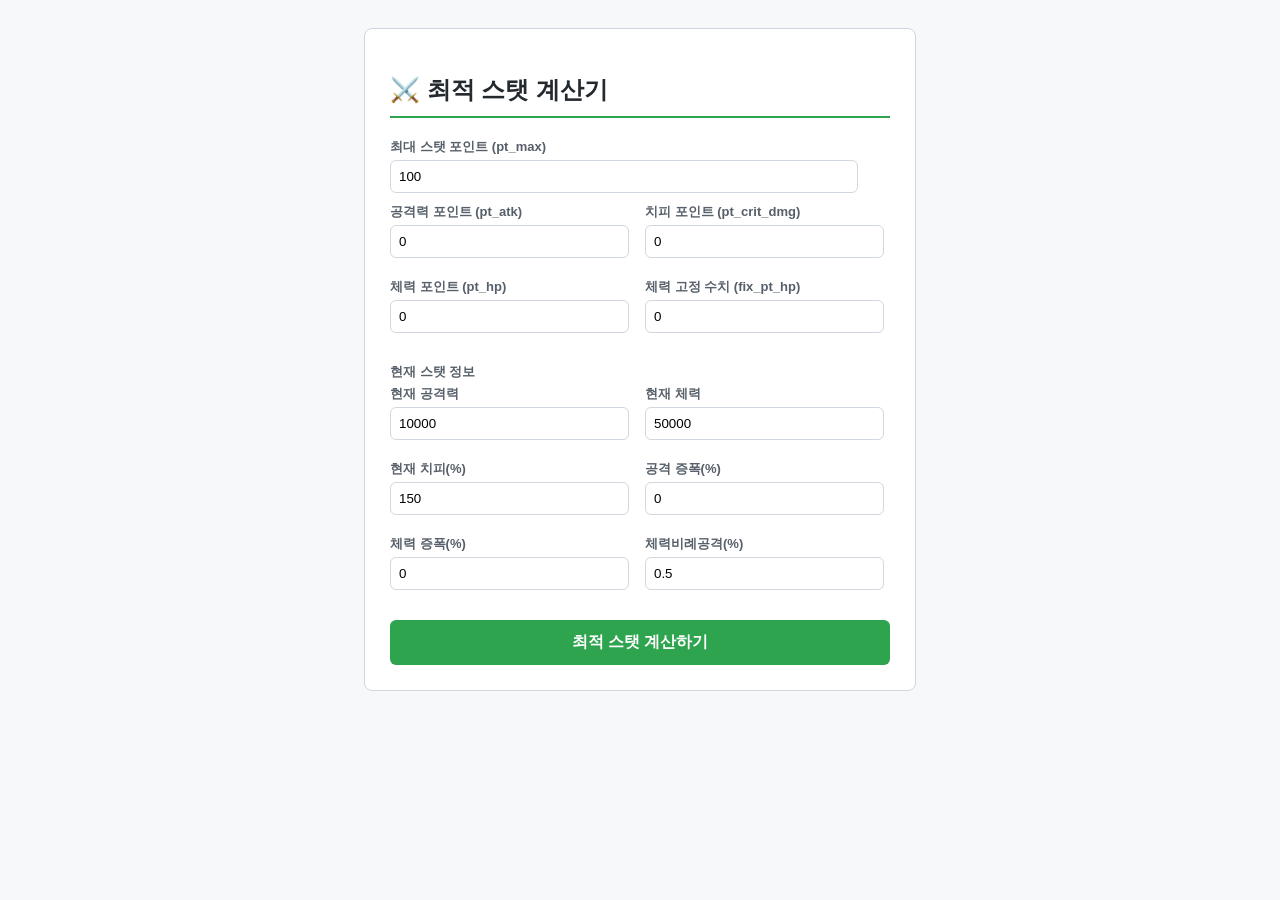
==== index.html @ d5645fb3 "Create index.html" ====
<!DOCTYPE html>
<html lang="ko">
<head>
    <meta charset="UTF-8">
    <meta name="viewport" content="width=device-width, initial-scale=1.0">
    <title>최적 스탯 분배 계산기</title>
    <style>
        :root { --primary: #2ea44f; --bg: #f6f8fa; }
        body { font-family: -apple-system, sans-serif; background: var(--bg); display: flex; justify-content: center; padding: 20px; }
        .container { background: white; padding: 25px; border-radius: 8px; border: 1px solid #d0d7de; width: 100%; max-width: 500px; }
        h2 { border-bottom: 2px solid var(--primary); padding-bottom: 10px; color: #24292f; }
        .section { margin-bottom: 20px; }
        .grid { display: grid; grid-template-columns: 1fr 1fr; gap: 10px; }
        label { font-size: 13px; font-weight: bold; color: #57606a; display: block; margin-bottom: 4px; }
        input { width: 90%; padding: 8px; border: 1px solid #d0d7de; border-radius: 6px; margin-bottom: 10px; }
        button { width: 100%; padding: 12px; background: var(--primary); color: white; border: none; border-radius: 6px; font-size: 16px; cursor: pointer; font-weight: bold; }
        button:hover { background: #2c974b; }
        .result-box { margin-top: 20px; padding: 15px; background: #f0f7ff; border-radius: 6px; border: 1px solid #0969da; }
        .result-item { display: flex; justify-content: space-between; margin-bottom: 8px; font-size: 14px; }
        .val { font-weight: bold; color: #0969da; }
    </style>
</head>
<body>

<div class="container">
    <h2>⚔️ 최적 스탯 계산기</h2>
    
    <div class="section">
        <label>최대 스탯 포인트 (pt_max)</label>
        <input type="number" id="pt_max" value="100">
        
        <div class="grid">
            <div><label>공격력 포인트 (pt_atk)</label><input type="number" id="pt_atk" value="0"></div>
            <div><label>치피 포인트 (pt_crit_dmg)</label><input type="number" id="pt_crit_dmg" value="0"></div>
            <div><label>체력 포인트 (pt_hp)</label><input type="number" id="pt_hp" value="0"></div>
            <div><label>체력 고정 수치 (fix_pt_hp)</label><input type="number" id="fix_pt_hp" value="0"></div>
        </div>
    </div>

    <div class="section">
        <label>현재 스탯 정보</label>
        <div class="grid">
            <div><label>현재 공격력</label><input type="number" id="cur_atk" value="10000"></div>
            <div><label>현재 체력</label><input type="number" id="cur_hp" value="50000"></div>
            <div><label>현재 치피(%)</label><input type="number" id="cur_crit_dmg" value="150"></div>
            <div><label>공격 증폭(%)</label><input type="number" id="atk_inc" value="0" step="0.1"></div>
            <div><label>체력 증폭(%)</label><input type="number" id="hp_inc" value="0" step="0.1"></div>
            <div><label>체력비례공격(%)</label><input type="number" id="hp_conv_atk" value="0.5" step="0.1"></div>
        </div>
    </div>

    <button onclick="calculate()">최적 스탯 계산하기</button>

    <div id="results" class="result-box" style="display:none;">
        <h3 style="margin-top:0">📊 결과 리포트</h3>
        <div class="result-item"><span>최종 공격력 포인트:</span> <span class="val" id="res_f_atk_pt"></span></div>
        <div class="result-item"><span>최종 치피 포인트:</span> <span class="val" id="res_f_crit_pt"></span></div>
        <div class="result-item"><span>최종 체력 포인트:</span> <span class="val" id="res_f_hp_pt"></span></div>
        <hr>
        <div class="result-item"><span>반영 후 공격력:</span> <span class="val" id="res_ref_atk"></span></div>
        <div class="result-item"><span>반영 후 치명피해:</span> <span class="val" id="res_ref_crit"></span></div>
        <div class="result-item"><span>반영 후 체력:</span> <span class="val" id="res_ref_hp"></span></div>
    </div>
</div>

<script>
function calculate() {
    // 상수 설정
    const atk_per_pt = 700;
    const hp_per_pt = 7000;
    const crit_dmg_per_pt = 7;

    // 입력값 가져오기
    const v = {
        pt_max: Number(document.getElementById('pt_max').value),
        pt_atk: Number(document.getElementById('pt_atk').value),
        pt_crit_dmg: Number(document.getElementById('pt_crit_dmg').value),
        pt_hp: Number(document.getElementById('pt_hp').value),
        fix_pt_hp: Number(document.getElementById('fix_pt_hp').value),
        cur_atk: Number(document.getElementById('cur_atk').value),
        cur_hp: Number(document.getElementById('cur_hp').value),
        cur_crit_dmg: Number(document.getElementById('cur_crit_dmg').value),
        atk_inc: Number(document.getElementById('atk_inc').value),
        hp_inc: Number(document.getElementById('hp_inc').value),
        hp_conv_atk: Number(document.getElementById('hp_conv_atk').value)
    };

    // 중간 계산 (보내주신 공식 적용)
    let calc1 = v.cur_atk - hp_per_pt * v.pt_hp * (1 + v.atk_inc / 100) * v.hp_conv_atk / 100;
    let calc2 = calc1 + hp_per_pt * v.fix_pt_hp * (1 + v.atk_inc / 100) * v.hp_conv_atk / 100;
    let calc3 = v.cur_crit_dmg + crit_dmg_per_pt * (v.pt_hp - v.fix_pt_hp);

    // 최적화 스탯 계산 (분모 0 방지 및 반올림)
    let denom = (2 * crit_dmg_per_pt / 100 * atk_per_pt * (1 + v.atk_inc / 100));
    let calc_atk = Math.round(((atk_per_pt * (1 + v.atk_inc / 100) * (1 + calc3 / 100) - (crit_dmg_per_pt / 100 * calc2))) / denom);

    // 보정치 계산
    let calc_atk_cor;
    if (calc_atk + v.pt_atk >= v.pt_max - v.fix_pt_hp) {
        calc_atk_cor = v.pt_max - v.fix_pt_hp - v.pt_atk;
    } else if (calc_atk + v.pt_atk <= 0) {
        calc_atk_cor = -v.pt_atk;
    } else {
        calc_atk_cor = calc_atk;
    }

    // 결과 변수 확정
    let final_atk_pt = calc_atk_cor + v.pt_atk;
    let final_hp_pt = v.fix_pt_hp;
    let final_crit_dmg_pt = v.pt_max - final_atk_pt - final_hp_pt;

    // 최종 영웅 스탯
    let ref_atk = (v.cur_atk + (atk_per_pt * (final_atk_pt - v.pt_atk)) + (hp_per_pt * v.hp_conv_atk / 100 * (final_hp_pt - v.pt_hp))) * (1 + v.atk_inc / 100);
    let ref_crit_dmg = v.cur_crit_dmg + (final_crit_dmg_pt - v.pt_crit_dmg) * crit_dmg_per_pt;
    let ref_hp = v.cur_hp + (final_hp_pt - v.pt_hp) * hp_per_pt * (1 + v.hp_inc / 100);

    // 화면 출력
    document.getElementById('res_f_atk_pt').innerText = final_atk_pt;
    document.getElementById('res_f_crit_pt').innerText = final_crit_dmg_pt;
    document.getElementById('res_f_hp_pt').innerText = final_hp_pt;
    document.getElementById('res_ref_atk').innerText = Math.floor(ref_atk).toLocaleString();
    document.getElementById('res_ref_crit').innerText = ref_crit_dmg.toFixed(1) + "%";
    document.getElementById('res_ref_hp').innerText = Math.floor(ref_hp).toLocaleString();
    document.getElementById('results').style.display = 'block';
}
</script>

</body>
</html>
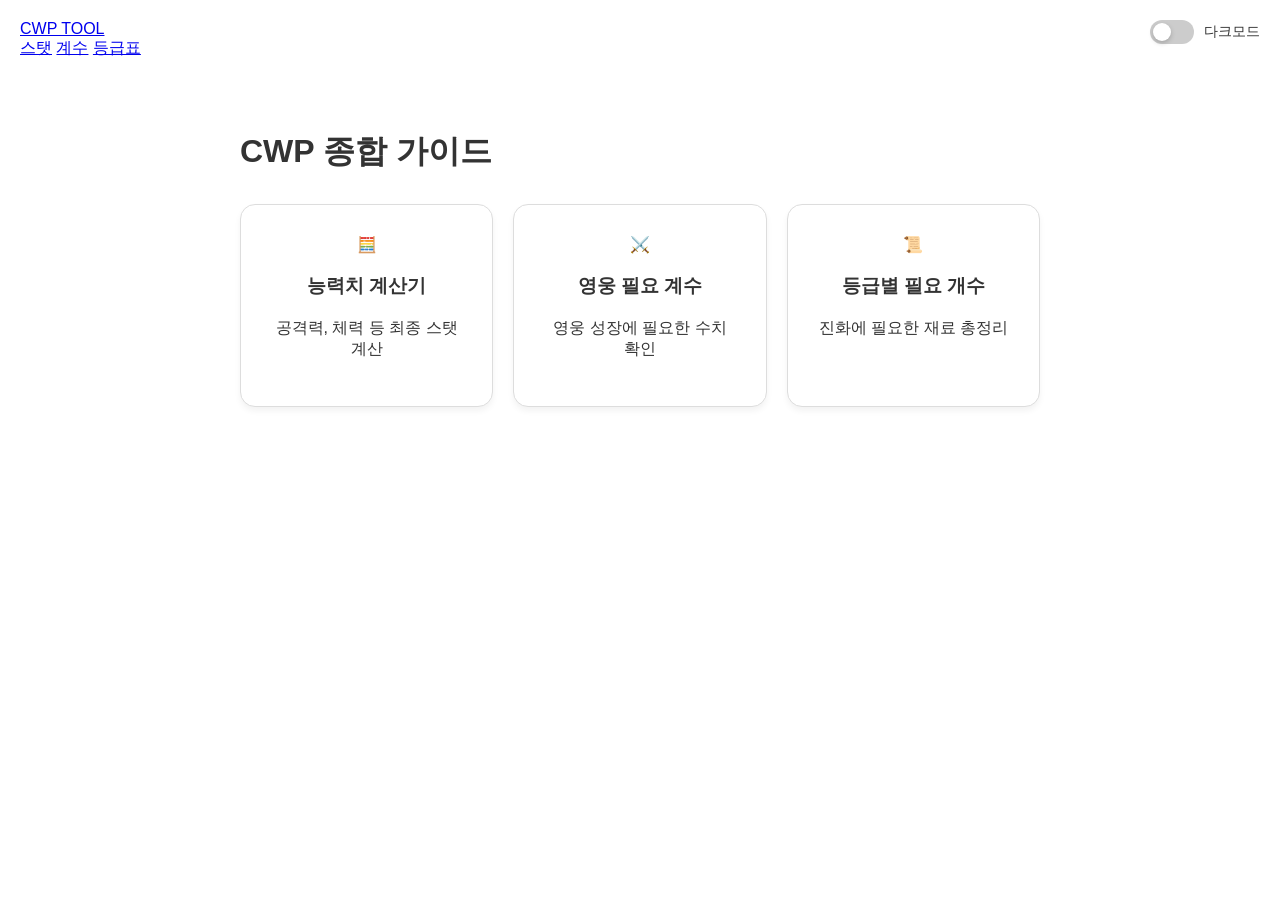
==== commit 8f626f32: "Add files via upload" ====
--- a/index.html
+++ b/index.html
@@ -1,129 +1,54 @@
-<!DOCTYPE html>
-<html lang="ko">
-<head>
-    <meta charset="UTF-8">
-    <meta name="viewport" content="width=device-width, initial-scale=1.0">
-    <title>최적 스탯 분배 계산기</title>
-    <style>
-        :root { --primary: #2ea44f; --bg: #f6f8fa; }
-        body { font-family: -apple-system, sans-serif; background: var(--bg); display: flex; justify-content: center; padding: 20px; }
-        .container { background: white; padding: 25px; border-radius: 8px; border: 1px solid #d0d7de; width: 100%; max-width: 500px; }
-        h2 { border-bottom: 2px solid var(--primary); padding-bottom: 10px; color: #24292f; }
-        .section { margin-bottom: 20px; }
-        .grid { display: grid; grid-template-columns: 1fr 1fr; gap: 10px; }
-        label { font-size: 13px; font-weight: bold; color: #57606a; display: block; margin-bottom: 4px; }
-        input { width: 90%; padding: 8px; border: 1px solid #d0d7de; border-radius: 6px; margin-bottom: 10px; }
-        button { width: 100%; padding: 12px; background: var(--primary); color: white; border: none; border-radius: 6px; font-size: 16px; cursor: pointer; font-weight: bold; }
-        button:hover { background: #2c974b; }
-        .result-box { margin-top: 20px; padding: 15px; background: #f0f7ff; border-radius: 6px; border: 1px solid #0969da; }
-        .result-item { display: flex; justify-content: space-between; margin-bottom: 8px; font-size: 14px; }
-        .val { font-weight: bold; color: #0969da; }
-    </style>
-</head>
-<body>
-
-<div class="container">
-    <h2>⚔️ 최적 스탯 계산기</h2>
-    
-    <div class="section">
-        <label>최대 스탯 포인트 (pt_max)</label>
-        <input type="number" id="pt_max" value="100">
-        
-        <div class="grid">
-            <div><label>공격력 포인트 (pt_atk)</label><input type="number" id="pt_atk" value="0"></div>
-            <div><label>치피 포인트 (pt_crit_dmg)</label><input type="number" id="pt_crit_dmg" value="0"></div>
-            <div><label>체력 포인트 (pt_hp)</label><input type="number" id="pt_hp" value="0"></div>
-            <div><label>체력 고정 수치 (fix_pt_hp)</label><input type="number" id="fix_pt_hp" value="0"></div>
-        </div>
-    </div>
-
-    <div class="section">
-        <label>현재 스탯 정보</label>
-        <div class="grid">
-            <div><label>현재 공격력</label><input type="number" id="cur_atk" value="10000"></div>
-            <div><label>현재 체력</label><input type="number" id="cur_hp" value="50000"></div>
-            <div><label>현재 치피(%)</label><input type="number" id="cur_crit_dmg" value="150"></div>
-            <div><label>공격 증폭(%)</label><input type="number" id="atk_inc" value="0" step="0.1"></div>
-            <div><label>체력 증폭(%)</label><input type="number" id="hp_inc" value="0" step="0.1"></div>
-            <div><label>체력비례공격(%)</label><input type="number" id="hp_conv_atk" value="0.5" step="0.1"></div>
-        </div>
-    </div>
-
-    <button onclick="calculate()">최적 스탯 계산하기</button>
-
-    <div id="results" class="result-box" style="display:none;">
-        <h3 style="margin-top:0">📊 결과 리포트</h3>
-        <div class="result-item"><span>최종 공격력 포인트:</span> <span class="val" id="res_f_atk_pt"></span></div>
-        <div class="result-item"><span>최종 치피 포인트:</span> <span class="val" id="res_f_crit_pt"></span></div>
-        <div class="result-item"><span>최종 체력 포인트:</span> <span class="val" id="res_f_hp_pt"></span></div>
-        <hr>
-        <div class="result-item"><span>반영 후 공격력:</span> <span class="val" id="res_ref_atk"></span></div>
-        <div class="result-item"><span>반영 후 치명피해:</span> <span class="val" id="res_ref_crit"></span></div>
-        <div class="result-item"><span>반영 후 체력:</span> <span class="val" id="res_ref_hp"></span></div>
-    </div>
-</div>
-
-<script>
-function calculate() {
-    // 상수 설정
-    const atk_per_pt = 700;
-    const hp_per_pt = 7000;
-    const crit_dmg_per_pt = 7;
-
-    // 입력값 가져오기
-    const v = {
-        pt_max: Number(document.getElementById('pt_max').value),
-        pt_atk: Number(document.getElementById('pt_atk').value),
-        pt_crit_dmg: Number(document.getElementById('pt_crit_dmg').value),
-        pt_hp: Number(document.getElementById('pt_hp').value),
-        fix_pt_hp: Number(document.getElementById('fix_pt_hp').value),
-        cur_atk: Number(document.getElementById('cur_atk').value),
-        cur_hp: Number(document.getElementById('cur_hp').value),
-        cur_crit_dmg: Number(document.getElementById('cur_crit_dmg').value),
-        atk_inc: Number(document.getElementById('atk_inc').value),
-        hp_inc: Number(document.getElementById('hp_inc').value),
-        hp_conv_atk: Number(document.getElementById('hp_conv_atk').value)
-    };
-
-    // 중간 계산 (보내주신 공식 적용)
-    let calc1 = v.cur_atk - hp_per_pt * v.pt_hp * (1 + v.atk_inc / 100) * v.hp_conv_atk / 100;
-    let calc2 = calc1 + hp_per_pt * v.fix_pt_hp * (1 + v.atk_inc / 100) * v.hp_conv_atk / 100;
-    let calc3 = v.cur_crit_dmg + crit_dmg_per_pt * (v.pt_hp - v.fix_pt_hp);
-
-    // 최적화 스탯 계산 (분모 0 방지 및 반올림)
-    let denom = (2 * crit_dmg_per_pt / 100 * atk_per_pt * (1 + v.atk_inc / 100));
-    let calc_atk = Math.round(((atk_per_pt * (1 + v.atk_inc / 100) * (1 + calc3 / 100) - (crit_dmg_per_pt / 100 * calc2))) / denom);
-
-    // 보정치 계산
-    let calc_atk_cor;
-    if (calc_atk + v.pt_atk >= v.pt_max - v.fix_pt_hp) {
-        calc_atk_cor = v.pt_max - v.fix_pt_hp - v.pt_atk;
-    } else if (calc_atk + v.pt_atk <= 0) {
-        calc_atk_cor = -v.pt_atk;
-    } else {
-        calc_atk_cor = calc_atk;
-    }
-
-    // 결과 변수 확정
-    let final_atk_pt = calc_atk_cor + v.pt_atk;
-    let final_hp_pt = v.fix_pt_hp;
-    let final_crit_dmg_pt = v.pt_max - final_atk_pt - final_hp_pt;
-
-    // 최종 영웅 스탯
-    let ref_atk = (v.cur_atk + (atk_per_pt * (final_atk_pt - v.pt_atk)) + (hp_per_pt * v.hp_conv_atk / 100 * (final_hp_pt - v.pt_hp))) * (1 + v.atk_inc / 100);
-    let ref_crit_dmg = v.cur_crit_dmg + (final_crit_dmg_pt - v.pt_crit_dmg) * crit_dmg_per_pt;
-    let ref_hp = v.cur_hp + (final_hp_pt - v.pt_hp) * hp_per_pt * (1 + v.hp_inc / 100);
-
-    // 화면 출력
-    document.getElementById('res_f_atk_pt').innerText = final_atk_pt;
-    document.getElementById('res_f_crit_pt').innerText = final_crit_dmg_pt;
-    document.getElementById('res_f_hp_pt').innerText = final_hp_pt;
-    document.getElementById('res_ref_atk').innerText = Math.floor(ref_atk).toLocaleString();
-    document.getElementById('res_ref_crit').innerText = ref_crit_dmg.toFixed(1) + "%";
-    document.getElementById('res_ref_hp').innerText = Math.floor(ref_hp).toLocaleString();
-    document.getElementById('results').style.display = 'block';
-}
-</script>
-
-</body>
-</html>
+<!DOCTYPE html>
+<html lang="ko">
+<head>
+    <meta charset="UTF-8">
+    <meta name="viewport" content="width=device-width, initial-scale=1.0">
+    <title>LacyBot</title>
+    <link rel="stylesheet" href="style.css">
+</head>
+<body>
+    <nav class="navbar">
+    <div class="nav-container">
+        <a href="index.html" class="nav-logo">CWP TOOL</a>
+        <div class="nav-links">
+            <a href="statcalc.html">스탯</a>
+            <a href="hero-stats.html">계수</a>
+            <a href="hero-table.html">등급표</a>
+        </div>
+        </div>
+    </nav>
+    <div class="theme-switch-wrapper">
+        <label class="theme-switch" for="darkModeToggle">
+            <input type="checkbox" id="darkModeToggle" />
+            <div class="slider round"></div>
+        </label>
+        <span class="theme-text">다크모드</span>
+    </div>
+
+    <div class="container">
+        <h1>CWP 종합 가이드</h1>
+        
+        <div class="menu-grid">
+            <a href="statcalc.html" class="menu-tile">
+                <div class="icon">🧮</div>
+                <h3>능력치 계산기</h3>
+                <p>공격력, 체력 등 최종 스탯 계산</p>
+            </a>
+
+            <a href="hero-stats.html" class="menu-tile">
+                <div class="icon">⚔️</div>
+                <h3>영웅 필요 계수</h3>
+                <p>영웅 성장에 필요한 수치 확인</p>
+            </a>
+
+            <a href="hero-table.html" class="menu-tile">
+                <div class="icon">📜</div>
+                <h3>등급별 필요 개수</h3>
+                <p>진화에 필요한 재료 총정리</p>
+            </a>
+        </div>
+    </div>
+
+    <script src="script.js"></script>
+</body>
+</html>
--- a/style.css
+++ b/style.css
@@ -0,0 +1,302 @@
+/* 1. 기본 설정 (Global) */
+body {
+    background-color: #ffffff;
+    color: #333333;
+    font-family: sans-serif;
+    padding: 20px;
+    margin: 0;
+    transition: background-color 0.4s, color 0.4s;
+}
+
+/* 다크모드 기본 배경/글자색 */
+body.dark-mode {
+    background-color: #1e1e1e;
+    color: #ffffff;
+}
+
+/* 2. 레이아웃 (Layout) */
+.container {
+    width: 95%;
+    max-width: 800px;
+    margin: 0 auto;
+    padding-top: 50px; /* 상단 스위치와 겹치지 않게 여백 */
+}
+
+/* 3. 다크모드 토글 스위치 (Component) */
+.theme-switch-wrapper {
+    display: flex;
+    align-items: center;
+    gap: 10px;
+    position: absolute;
+    top: 20px;
+    right: 20px;
+}
+
+.theme-switch {
+    display: inline-block;
+    height: 24px;
+    position: relative;
+    width: 44px;
+}
+
+.theme-switch input {
+    display: none;
+}
+
+.slider {
+    background-color: #ccc;
+    position: absolute;
+    cursor: pointer;
+    top: 0; left: 0; right: 0; bottom: 0;
+    transition: 0.4s;
+    border-radius: 34px;
+}
+
+.slider:before {
+    background-color: #fff;
+    content: "";
+    height: 18px;
+    width: 18px;
+    left: 3px;
+    bottom: 3px;
+    position: absolute;
+    transition: 0.4s;
+    border-radius: 50%;
+    box-shadow: 0 2px 5px rgba(0,0,0,0.2);
+}
+
+input:checked + .slider {
+    background-color: #2E7D32;
+}
+
+input:checked + .slider:before {
+    transform: translateX(20px);
+}
+
+.theme-text {
+    font-size: 14px;
+    font-weight: 500;
+}
+
+/* 4. 메인 메뉴 타일 (index.html 전용) */
+.menu-grid {
+    display: grid;
+    grid-template-columns: repeat(auto-fit, minmax(250px, 1fr));
+    gap: 20px;
+    margin-top: 30px;
+}
+
+.menu-tile {
+    background: white;
+    border: 1px solid #ddd;
+    border-radius: 15px;
+    padding: 30px;
+    text-align: center;
+    text-decoration: none;
+    color: #333;
+    transition: transform 0.2s, box-shadow 0.2s;
+    box-shadow: 0 4px 6px rgba(0,0,0,0.05);
+}
+
+.menu-tile:hover {
+    transform: translateY(-5px);
+    box-shadow: 0 8px 15px rgba(0,0,0,0.1);
+}
+
+/* 5. 계산기 입력창 (calculator.html 전용) */
+
+/* 기본 가로 배치 (PC) */
+.input-grid {
+    display: grid;
+    grid-template-columns: repeat(2, 1fr); /* PC에선 2열 */
+    gap: 20px;
+}
+
+/* 모바일 대응 (768px 이하) */
+@media (max-width: 768px) {
+    .input-grid {
+        grid-template-columns: 1fr; /* 모바일에선 1열 */
+    }
+
+    .control-wrapper {
+        display: flex;
+        align-items: center;
+        gap: 10px;
+    }
+
+    .control-wrapper input {
+        flex: 1; /* 인풋이 가운데 꽉 차게 */
+        text-align: center;
+    }
+
+    /* +, - 버튼 스타일 */
+    .btn-minus, .btn-plus {
+        width: 40px;
+        height: 40px;
+        background-color: #f0f0f0;
+        border: 1px solid #ddd;
+        border-radius: 4px;
+        font-size: 20px;
+        cursor: pointer;
+    }
+    
+    body.dark-mode .btn-minus, 
+    body.dark-mode .btn-plus {
+        background-color: #444;
+        color: white;
+        border-color: #555;
+    }
+}
+
+/* 버튼과 인풋을 감싸는 컨테이너 */
+.control-wrapper {
+    display: flex;
+    align-items: center;
+    border: 1px solid #ddd;
+    border-radius: 8px; /* 전체를 둥글게 */
+    overflow: hidden; /* 내부 요소가 삐져나오지 않게 */
+    background: #fff;
+    transition: border-color 0.3s;
+}
+
+/* 포커스 되었을 때 테두리를 초록색으로! */
+.control-wrapper:focus-within {
+    border-color: #4CAF50;
+    box-shadow: 0 0 0 2px rgba(76, 175, 80, 0.1);
+}
+
+/* +, - 버튼 공통 스타일 */
+.btn-minus, .btn-plus {
+    width: 40px;
+    height: 40px;
+    background-color: #f8f9fa;
+    border: none; /* 기존 테두리 제거 */
+    font-size: 18px;
+    font-weight: bold;
+    color: #555;
+    cursor: pointer;
+    transition: background 0.2s, color 0.2s;
+}
+
+/* 마우스 올렸을 때 (PC용 효과) */
+.btn-minus:hover, .btn-plus:hover {
+    background-color: #e9ecef;
+    color: #4CAF50; /* 글자도 초록색으로 */
+}
+
+/* 숫자 입력창 스타일 */
+.control-wrapper input[type="number"] {
+    flex: 1;
+    height: 15px;
+    border: none !important; /* 내부 테두리 제거 */
+    text-align: center;
+    font-size: 15px;
+    outline: none;
+    background: transparent;
+}
+
+/* 다크모드 대응 */
+body.dark-mode .control-wrapper {
+    background: #333;
+    border-color: #444;
+}
+body.dark-mode .btn-minus, 
+body.dark-mode .btn-plus {
+    background-color: #3d3d3d;
+    color: #ccc;
+}
+body.dark-mode .btn-minus:hover, 
+body.dark-mode .btn-plus:hover {
+    background-color: #4a4a4a;
+    color: #4CAF50;
+}
+
+.input-item {
+    display: flex;
+    flex-direction: column;
+}
+
+.input-item label {
+    font-size: 0.9rem;
+    margin-bottom: 5px;
+    font-weight: bold;
+}
+
+.input-item input {
+    padding: 8px;
+    border: 1px solid #ccc;
+    border-radius: 4px;
+}
+
+/* 1. 인풋 아이템 배치 간격 조정 */
+.input-item {
+    display: flex;
+    flex-direction: column;
+    gap: 8px;
+    margin-bottom: 15px;
+}
+
+/* 2. 툴팁 아이콘 스타일 (초록색 상징색 활용) */
+.info-icon {
+    display: inline-block;
+    width: 16px;
+    height: 16px;
+    background-color: #4CAF50;
+    color: white;
+    border-radius: 50%;
+    text-align: center;
+    font-size: 11px;
+    line-height: 16px;
+    cursor: help;
+    margin-left: 4px;
+    position: relative;
+    font-weight: bold;
+}
+
+/* 3. 툴팁 박스 기본 설정 (숨김 상태) */
+.info-icon::after {
+    content: attr(data-tooltip);
+    position: absolute;
+    bottom: 130%;
+    left: 50%;
+    transform: translateX(-50%);
+    background-color: rgba(0, 0, 0, 0.85);
+    color: #fff;
+    padding: 8px 12px;
+    border-radius: 6px;
+    font-size: 12px;
+    width: 180px;
+    white-space: normal;
+    z-index: 999;
+    opacity: 0;
+    visibility: hidden;
+    transition: opacity 0.2s ease-in-out;
+    pointer-events: none; /* 툴팁이 마우스 흐름을 방해하지 않도록 */
+    box-shadow: 0 4px 10px rgba(0,0,0,0.3);
+}
+
+/* 4. PC 마우스 오버 & 모바일 터치 시 노출 */
+.info-icon:hover::after,
+.info-icon:active::after {
+    opacity: 1;
+    visibility: visible;
+}
+
+/* 다크모드일 때 툴팁 색상 대비 (선택 사항) */
+body.dark-mode .info-icon::after {
+    background-color: #ffffff;
+    color: #222;
+}
+
+/* 6. 다크모드 상세 대응 (Dark Mode Overrides) */
+body.dark-mode .menu-tile {
+    background: #2d2d2d;
+    color: white;
+    border-color: #444;
+}
+
+body.dark-mode .input-item input {
+    background-color: #333;
+    color: white;
+    border-color: #555;
+}
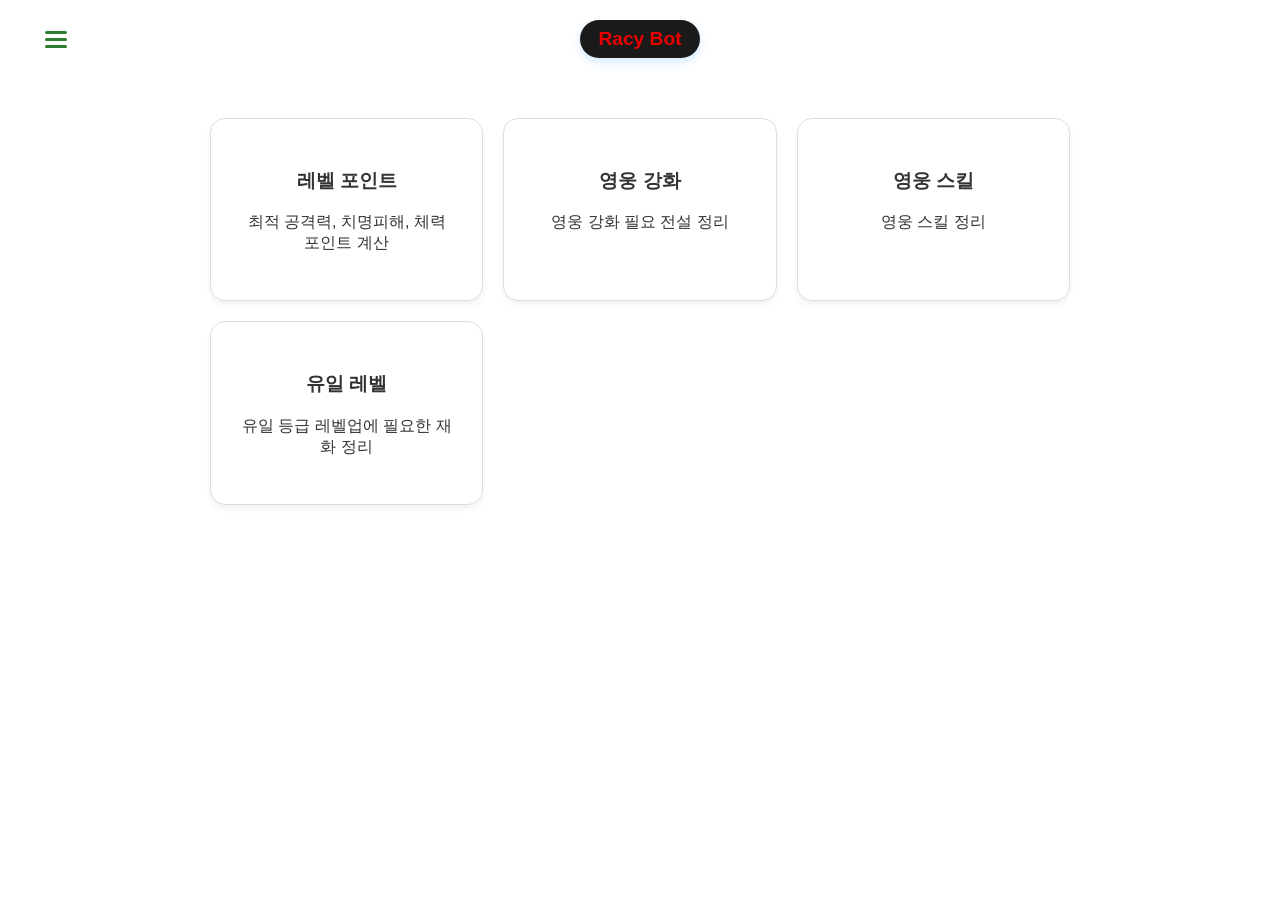
==== commit 306e912d: "Add files via upload" ====
--- a/index.html
+++ b/index.html
@@ -1,54 +1,73 @@
 <!DOCTYPE html>
 <html lang="ko">
+
 <head>
     <meta charset="UTF-8">
     <meta name="viewport" content="width=device-width, initial-scale=1.0">
     <title>LacyBot</title>
     <link rel="stylesheet" href="style.css">
 </head>
+
 <body>
-    <nav class="navbar">
-    <div class="nav-container">
-        <a href="index.html" class="nav-logo">CWP TOOL</a>
-        <div class="nav-links">
-            <a href="statcalc.html">스탯</a>
-            <a href="hero-stats.html">계수</a>
-            <a href="hero-table.html">등급표</a>
+    <header class="main-header">
+        <div class="header-inner">
+            <div class="nav-section left">
+                <button class="hamburger-btn" onclick="toggleNavMenu()">
+                    <span class="bar"></span>
+                    <span class="bar"></span>
+                    <span class="bar"></span>
+                </button>
+
+                <div id="navDropdown" class="nav-content">
+                    <a href="statcalc.html">레벨 포인트</a>
+                    <a href="hero-legend.html">영웅 강화</a>
+                    <a href="hero-skill.html">영웅 스킬</a>
+                    <a href="one-level.html">유일 레벨</a>
+
+                    <div class="menu-dark-mode">
+                        <span class="theme-text">Dark Mode</span>
+                        <label class="theme-switch">
+                            <input type="checkbox" id="darkModeToggle">
+                            <div class="slider round"></div>
+                        </label>
+                    </div>
+                </div>
+            </div>
+
+            <div class="nav-section center">
+                <a href="index.html" class="logo-badge">Racy Bot</a>
+            </div>
+
+            <div class="nav-section right"></div>
         </div>
-        </div>
-    </nav>
-    <div class="theme-switch-wrapper">
-        <label class="theme-switch" for="darkModeToggle">
-            <input type="checkbox" id="darkModeToggle" />
-            <div class="slider round"></div>
-        </label>
-        <span class="theme-text">다크모드</span>
-    </div>
+    </header>
 
     <div class="container">
-        <h1>CWP 종합 가이드</h1>
-        
+
         <div class="menu-grid">
             <a href="statcalc.html" class="menu-tile">
-                <div class="icon">🧮</div>
-                <h3>능력치 계산기</h3>
-                <p>공격력, 체력 등 최종 스탯 계산</p>
+                <h3>레벨 포인트</h3>
+                <p>최적 공격력, 치명피해, 체력 포인트 계산</p>
             </a>
 
-            <a href="hero-stats.html" class="menu-tile">
-                <div class="icon">⚔️</div>
-                <h3>영웅 필요 계수</h3>
-                <p>영웅 성장에 필요한 수치 확인</p>
+            <a href="hero-legend.html" class="menu-tile">
+                <h3>영웅 강화</h3>
+                <p>영웅 강화 필요 전설 정리</p>
             </a>
 
-            <a href="hero-table.html" class="menu-tile">
-                <div class="icon">📜</div>
-                <h3>등급별 필요 개수</h3>
-                <p>진화에 필요한 재료 총정리</p>
+            <a href="hero-skill.html" class="menu-tile">
+                <h3>영웅 스킬</h3>
+                <p>영웅 스킬 정리</p>
+            </a>
+
+            <a href="one-level.html" class="menu-tile">
+                <h3>유일 레벨</h3>
+                <p>유일 등급 레벨업에 필요한 재화 정리</p>
             </a>
         </div>
     </div>
 
     <script src="script.js"></script>
 </body>
+
 </html>
--- a/style.css
+++ b/style.css
@@ -3,7 +3,7 @@
     background-color: #ffffff;
     color: #333333;
     font-family: sans-serif;
-    padding: 20px;
+    padding: 10px;
     margin: 0;
     transition: background-color 0.4s, color 0.4s;
 }
@@ -16,20 +16,189 @@
 
 /* 2. 레이아웃 (Layout) */
 .container {
-    width: 95%;
+    width: 100%; /* 전체 폭을 쓰되 */
     max-width: 800px;
     margin: 0 auto;
-    padding-top: 50px; /* 상단 스위치와 겹치지 않게 여백 */
-}
+    padding: 70px 20px 20px 20px; /* 좌우에 고정값(20px) 여백을 줌 */
+    box-sizing: border-box; /* 패딩이 전체 폭에 포함되도록 설정 */
+}
+
+/* 1. 로고를 중앙에 배치하는 컨테이너 */
+.header-container {
+    display: flex;
+    justify-content: center;
+    padding: 0px 0 10px 0; /* 위쪽 여백 15px로 깔끔하게 고정 */
+    position: relative;
+    width: 100%;
+}
+
+/* 2. 로고 배지 (글자 주변에만 배경색) */
+.logo-badge {
+    background-color: #1a1a1a;
+    color: rgb(234, 0, 0);
+    padding: 8px 22px; /* 상하 8px, 좌우 22px로 비율 조정 */
+    border-radius: 50px; /* 완벽하게 둥근 캡슐 모양 */
+    font-size: 1.25rem;
+    font-weight: 800;
+    text-decoration: none;
+    box-shadow: 0 1px 16px rgba(33, 243, 121, 0.11);
+    transition: background-color 0.2s, transform 0.2s;
+}
+
+.logo-badge:hover {
+    background-color: #242424;
+    transform: scale(1.03); /* 크기만 아주 살짝 키워서 클릭감 제공 */
+}
+
+/* 헤더 전체 배경 및 높이 고정 */
+.main-header {
+    width: 100%;
+    padding: 10px 0;
+    position: relative;
+    top: 0;
+    z-index: 1000;
+}
+
+.header-inner {
+    max-width: 1200px;
+    margin: 0 auto;
+    display: flex;
+    justify-content: space-between;
+    align-items: center; /* 모든 요소의 높이 중앙 정렬 */
+    padding: 0 20px;
+    position: relative;
+}
+
+/* 3분할 섹션 */
+.nav-section {
+    flex: 1;
+    display: flex;
+    align-items: center;
+}
+.nav-section.center {
+    justify-content: center;
+    flex: 0 0 auto; /* 로고는 공간을 억지로 줄이지 않음 */
+}
+.nav-section.right {
+    justify-content: flex-end;
+}
+
+/* 로고: 절대 잘리지 않게 설정 */
+.logo-badge {
+    background-color: #1a1a1a;
+    color: rgb(234, 0, 0);
+    padding: 8px 18px;
+    border-radius: 50px;
+    font-size: 1.2rem;
+    font-weight: 800;
+    text-decoration: none;
+    white-space: nowrap; /* 글자 잘림/줄바꿈 방지 필수! */
+    box-shadow: 0 4px 10px rgba(33, 150, 243, 0.2);
+}
+
+/* 햄버거 버튼 */
+.hamburger-btn {
+    background: none;
+    border: none;
+    cursor: pointer;
+    display: flex;
+    flex-direction: column;
+    gap: 4px; /* 바 사이 간격 */
+    padding: 5px;
+}
+.bar {
+    width: 22px;
+    height: 3px;
+    background-color: #2E7D32;
+    border-radius: 2px;
+}
+
+/* 드롭다운: 목록이 수직으로 나오게 설정 */
+.nav-content {
+    display: none;
+    flex-direction: column;
+    position: absolute;
+    top: 50px;
+    left: 20px;
+    background-color: white;
+    min-width: 200px;
+    border-radius: 12px;
+    box-shadow: 0 10px 25px rgba(0,0,0,0.15);
+    flex-direction: column; /* 목록을 세로로 정렬! */
+    overflow: hidden;
+}
+
+/* 메뉴 내부 다크모드 섹션 */
+.menu-dark-mode {
+    display: flex;
+    justify-content: space-between;
+    align-items: center;
+    padding: 15px 20px;
+    background-color: #f9f9f9; 
+    border-top: 1px solid #eee;
+}
+
+/* 2. 다크모드 활성화 시 (구분감 확실하게!) */
+body.dark-mode .menu-dark-mode {
+    /* 배경을 메뉴 리스트보다 아주 살짝 더 어둡게 해서 구분감을 줍니다 */
+    background-color: #242424; 
+    border-top: 1px solid #444;
+}
+
+/* 3. 다크모드일 때 글자색 강제 설정 */
+body.dark-mode .menu-dark-mode .theme-text {
+    color: #ffffff !important; /* 순백색으로 올려서 가독성 확보 */
+    font-weight: 700; /* 글자를 조금 더 두껍게 해서 강조 */
+    opacity: 0.9; /* 너무 눈부시지 않게 살짝만 조절 */
+}
+
+/* (보너스) 햄버거 메뉴 리스트 자체의 다크모드 배경도 점검 */
+body.dark-mode .nav-content {
+    background-color: #2c2c2c; /* 전체 메뉴 배경 */
+    border: 1px solid #444;
+}
+
+/* 메뉴 안의 텍스트 스타일 */
+.menu-dark-mode .theme-text {
+    font-size: 0.9rem;
+    font-weight: 600;
+    color: #555;
+}
+
+body.dark-mode .menu-dark-mode .theme-text {
+    color: #ccc;
+}
+
+/* 오른쪽 섹션이 비어도 중앙 정렬을 유지하기 위해 */
+.nav-section.right {
+    flex: 1; 
+}
+
+.nav-content.show { display: flex; } /* 열릴 때 flex로 변경 */
+
+.nav-content a {
+    padding: 15px 20px;
+    text-decoration: none;
+    color: #333;
+    font-weight: 600;
+    border-bottom: 1px solid #f0f0f0;
+}
+.nav-content a:last-child { border-bottom: none; }
+.nav-content a:hover { background-color: #f8f9fa; }
+
+/* 다크모드 대응 */
+body.dark-mode .nav-content { background-color: #2c2c2c; }
+body.dark-mode .nav-content a { color: #eee; border-color: #3d3d3d; }
+body.dark-mode .nav-content a:hover { background-color: #3d3d3d; }
 
 /* 3. 다크모드 토글 스위치 (Component) */
 .theme-switch-wrapper {
     display: flex;
     align-items: center;
     gap: 10px;
-    position: absolute;
-    top: 20px;
-    right: 20px;
+    /* absolute와 top을 제거하여 부모(.header-inner)의 align-items: center 설정을 따르게 합니다 */
+    position: relative; 
+    /* 오른쪽 끝 정렬은 이미 부모의 justify-content: space-between이 해주고 있으므로 여백 설정 불필요 */
 }
 
 .theme-switch {
@@ -73,10 +242,35 @@
     transform: translateX(20px);
 }
 
+/* 텍스트 높이 정렬 */
 .theme-text {
     font-size: 14px;
     font-weight: 500;
-}
+    line-height: 1; /* 텍스트 줄높이를 맞춰서 스위치와 수평을 맞춤 */
+}
+
+.adjust-btn {
+    width: 40px;
+    height: 40px;
+    border: none;
+    background: #4CAF50;
+    color: white;
+    font-size: 1.2rem;
+    font-weight: bold;
+    border-radius: 8px;
+    cursor: pointer;
+    margin: 0 10px;
+}
+
+.adjust-btn:active {
+    background: #388E3C;
+    transform: scale(0.95);
+}
+
+input[type=range] {
+    cursor: pointer;
+}
+
 
 /* 4. 메인 메뉴 타일 (index.html 전용) */
 .menu-grid {
@@ -148,6 +342,15 @@
     }
 }
 
+input[type="range"].range-slider {
+    width: 100%; 
+    margin: 5px 0;
+    /* 브라우저가 기본으로 넣는 양옆 여백을 제거 */
+    padding: 0; 
+    cursor: pointer;
+    /* 슬라이더 높이를 고정해서 위치 이탈 방지 */
+}
+
 /* 버튼과 인풋을 감싸는 컨테이너 */
 .control-wrapper {
     display: flex;
@@ -158,6 +361,28 @@
     background: #fff;
     transition: border-color 0.3s;
 }
+
+/* 스위치 토글 디자인 */
+.slider-toggle {
+    position: absolute;
+    cursor: pointer;
+    top: 0; left: 0; right: 0; bottom: 0;
+    background-color: #ccc;
+    transition: .4s;
+    border-radius: 20px;
+}
+.slider-toggle:before {
+    position: absolute;
+    content: "";
+    height: 14px; width: 14px;
+    left: 3px; bottom: 3px;
+    background-color: white;
+    transition: .4s;
+    border-radius: 50%;
+}
+input:checked + .slider-toggle { background-color: #2196F3; } /* 체크 시 파란색(체력) */
+input:checked + .slider-toggle:before { transform: translateX(20px); }
+
 
 /* 포커스 되었을 때 테두리를 초록색으로! */
 .control-wrapper:focus-within {
@@ -228,12 +453,39 @@
     border-radius: 4px;
 }
 
+/* 스탯 상승 (+) */
+.stat-up {
+    color: #e53935; /* 강조용 빨간색 */
+    font-weight: bold;
+}
+
+/* 스탯 하락 (-) */
+.stat-down {
+    color: #1e88e5; /* 하락용 파란색 */
+    font-weight: bold;
+}
+
+/* 변화 없음 */
+.stat-none {
+    color: #9e9e9e; /* 회색 */
+}
+
 /* 1. 인풋 아이템 배치 간격 조정 */
 .input-item {
     display: flex;
     flex-direction: column;
     gap: 8px;
     margin-bottom: 15px;
+}
+
+/* 포인트 옆의 커다란 툴팁 아이콘 전용 */
+.info-icon.large-icon {
+    width: 22px;         /* 크기 확대 */
+    height: 22px;        /* 크기 확대 */
+    font-size: 15px;     /* 물음표 글자 크기 확대 */
+    line-height: 22px;   /* 원의 높이와 맞춰서 중앙 정렬 */
+    vertical-align: middle; /* 글자 라인에 맞춤 */
+    margin-bottom: 2px;  /* 미세한 높이 조절 */
 }
 
 /* 2. 툴팁 아이콘 스타일 (초록색 상징색 활용) */
@@ -300,3 +552,437 @@
     color: white;
     border-color: #555;
 }
+
+/* 컨테이너 및 표 중앙 정렬 */
+.container {
+    max-width: 900px; /* 표가 길어지므로 폭을 살짝 넓힘 */
+    margin: 0 auto;
+    padding: 20px;
+}
+
+/* 탭 스타일 */
+.tab-container {
+    display: flex;
+    justify-content: center;
+    gap: 4px; /* 버튼 사이 간격을 10px에서 4px로 줄임 */
+    margin-bottom: 20px;
+    width: 100%;
+}
+
+/* 탭 버튼 스타일 */
+.tab-btn {
+    flex: 1; /* 4개 버튼이 동일한 너비를 가지도록 함 */
+    padding: 10px 2px; /* 좌우 패딩을 최소화(2px) */
+    font-size: 0.9rem; /* 폰트 크기를 살짝 줄임 */
+    white-space: nowrap; /* 글자가 절대 줄바꿈되지 않게 함 */
+    text-align: center;
+    border-radius: 6px;
+}
+
+/* 모바일 전용 (더 작은 화면 대응) */
+@media (max-width: 380px) {
+    .tab-btn {
+        font-size: 0.8rem; /* 아주 작은 화면에선 폰트를 더 작게 */
+        padding: 8px 1px;
+    }
+}
+
+/* 인게임 색상 적용 */
+.tab-btn:nth-child(1).active { background-color: #FFA000; color: white; } /* 전설: 주황 */
+.tab-btn:nth-child(2).active { background-color: #D32F2F; color: white; } /* 신화: 빨강 */
+.tab-btn:nth-child(3).active { background-color: #FDD835; color: #333; }  /* 유일: 노랑 */
+.tab-btn.active.calc-tab {
+    background-color: #4CAF50; /* 초록색 */
+    color: white;
+    border-color: #388E3C;
+}
+
+/* 계산기 내부 버튼도 초록색으로 맞춤 */
+.do-calc-btn {
+    width: 100%;
+    padding: 15px;
+    background: #4CAF50; /* 초록색으로 변경 */
+    color: white;
+    border: none;
+    border-radius: 8px;
+    font-size: 1.1rem;
+    font-weight: bold;
+    cursor: pointer;
+    margin-top: 10px;
+    transition: background 0.2s;
+}
+
+.do-calc-btn:active {
+    background: #388E3C;
+}
+
+/* 유일 전용 탭 버튼 - 둥근 모서리 디자인 */
+.one-tab-btn {
+    flex: 1;
+    padding: 12px;
+    border: 1px solid #ddd;
+    background-color: #f9f9f9; 
+    cursor: pointer;
+    font-weight: bold;
+    color: #666;
+    
+    /* [포인트] 상단 모서리만 둥글게 (영웅 강화 느낌) */
+    border-top-left-radius: 6px;
+    border-top-right-radius: 6px;
+    
+    /* 버튼 사이 간격을 살짝 주면 더 둥근게 잘 보여요 */
+    margin: 0 2px; 
+    
+    outline: none;
+    transition: all 0.2s ease;
+    border-bottom: none; /* 탭 느낌을 내기 위해 아래 선은 제거 */
+}
+
+/* 활성화된 탭 (빨간색 + 둥근 느낌 강조) */
+.one-tab-btn.active {
+    background-color: #d32f2f;
+    color: #ffffff;
+    border-color: #d32f2f;
+    /* 클릭된 느낌을 주기 위해 살짝 위로 솟아오르는 효과 */
+    transform: translateY(-2px);
+    box-shadow: 0 -2px 10px rgba(211, 47, 47, 0.2);
+}
+
+/* 1. 유일 전용 탭 활성화 색상 (빨간색) */
+.one-tab-btn.active {
+    background: #d32f2f !important;
+    color: white !important;
+}
+
+/* 탭 컨테이너 하단에 라인을 그어 탭과 본문을 연결 */
+.tab-container {
+    display: flex;
+    border-bottom: 2px solid #d32f2f;
+    padding-bottom: 0;
+    margin-bottom: 20px;
+}
+
+/* 다크모드에서도 둥근 테두리 색상 조절 */
+body.dark-mode .one-tab-btn {
+    background-color: #2c2c2c;
+    border-color: #444;
+    color: #aaa;
+}
+
+/* 2. 표가 쏠리지 않도록 감싸는 래퍼 */
+.one-table-wrapper {
+    width: 100%;
+    overflow-x: auto; /* 모바일 대응 */
+    display: flex;
+    justify-content: center; /* 표를 중앙으로 */
+}
+
+/* 3. 유일 전용 표 스타일 */
+.one-level-table {
+    width: 100%;
+    max-width: 800px;    /* 너무 퍼지지 않게 적정 너비 고정 */
+    border-collapse: collapse;
+    table-layout: fixed; /* 셀 너비 고정으로 쏠림 방지 */
+    margin: 10px auto;   /* 확실한 중앙 정렬 */
+}
+
+.one-level-table th, 
+.one-level-table td {
+    border-bottom: 1px solid #eee;
+    padding: 12px 5px;
+    text-align: center;  /* 텍스트 중앙 정렬 */
+    font-size: 0.9rem;
+    word-break: keep-all;
+}
+
+/* 다크모드 대응 */
+body.dark-mode .one-level-table th,
+body.dark-mode .one-level-table td {
+    border-color: #444;
+}
+
+/* 4. 열 너비 배분 (전체 100%) */
+.one-level-table th:nth-child(1) { width: 15%; } /* 레벨 */
+.one-level-table th:nth-child(2) { width: 30%; } /* 마정석 */
+.one-level-table th:nth-child(3) { width: 40%; } /* 골드 */
+.one-level-table th:nth-child(4) { width: 15%; } /* 포인트 */
+
+/* 성장의 비약 전체 행 */
+.potion-row {
+    display: flex;
+    align-items: center; /* [핵심] 높낮이를 중앙으로 칼정렬 */
+    background: rgba(0,0,0,0.03);
+    padding: 15px 20px;
+    border-radius: 12px;
+    margin-bottom: 20px;
+    gap: 30px; /* 문구와 옵션 사이 간격 넉넉히 */
+}
+
+/* '성장의 비약' 문구 */
+.potion-title {
+    font-weight: bold;
+    font-size: 1rem;
+    color: #333;
+    white-space: nowrap; /* 줄바꿈 방지 */
+}
+
+/* 체크박스 그룹 */
+.potion-options {
+    display: flex;
+    gap: 25px; /* 20%와 50% 사이 간격 */
+    flex: 1;
+}
+
+/* 개별 체크박스 아이템 */
+.potion-item {
+    display: flex;
+    align-items: center; /* 체크박스와 숫자 높낮이 맞춤 */
+    gap: 8px; /* 체크박스와 숫자 사이 간격 */
+    cursor: pointer;
+    font-size: 1rem;
+    color: #555;
+    transition: color 0.2s;
+}
+
+.potion-item:hover {
+    color: #d32f2f; /* 마우스 올리면 빨간색 강조 */
+}
+
+/* 체크박스 크기 조절 (너무 작아서 안맞아 보일 수 있음) */
+.potion-item input[type="checkbox"] {
+    width: 18px;
+    height: 18px;
+    cursor: pointer;
+    margin: 0; /* 기본 마진 제거해서 뒤틀림 방지 */
+}
+
+/* 모바일 대응 */
+@media (max-width: 600px) {
+    .potion-row {
+        gap: 15px;
+        padding: 12px;
+    }
+    .potion-options {
+        gap: 15px;
+    }
+}
+
+/* [공통] 성장의 비약 행 스타일 */
+.potion-row {
+    display: flex;
+    align-items: center; /* 수평 정렬 */
+    background: #f1f1f1; /* 밝은 모드 배경 */
+    padding: 15px 20px;
+    border-radius: 12px;
+    margin-bottom: 20px;
+    gap: 30px;
+    transition: background 0.3s, color 0.3s;
+}
+
+.potion-title {
+    font-weight: bold;
+    white-space: nowrap;
+    color: #333;
+}
+
+.potion-options {
+    display: flex;
+    gap: 25px;
+    align-items: center; /* 내부 아이템들도 수평 정렬 */
+}
+
+.potion-item {
+    display: flex;
+    align-items: center;
+    gap: 8px;
+    cursor: pointer;
+    line-height: 1; /* 텍스트 높이 초기화로 수평 맞춤 */
+}
+
+/* 체크박스 자체 마진 제거 (높낮이 뒤틀림 주범) */
+.potion-item input[type="checkbox"] {
+    margin: 0;
+    width: 18px;
+    height: 18px;
+    vertical-align: middle;
+}
+
+/* ==========================================
+   🌙 다크 모드 대응 (body.dark-mode 기준)
+   ========================================== */
+body.dark-mode .potion-row {
+    background: #2c2c2c; /* 다크모드용 어두운 배경 */
+}
+
+body.dark-mode .potion-title {
+    color: #eee; /* 밝은 글자색 */
+}
+
+body.dark-mode .potion-item {
+    color: #bbb;
+}
+
+body.dark-mode .potion-item:hover {
+    color: #ff4d4d; /* 다크모드 강조색 */
+}
+
+/* 모바일 간격 조정 */
+@media (max-width: 600px) {
+    .potion-row {
+        gap: 15px;
+        padding: 12px;
+    }
+}
+
+/* 탭 활성화 상태 (인게임 컬러) */
+.tab-btn.active:nth-child(1) { background-color: #FFA000; color: white; border-color: #FF8F00; }
+.tab-btn.active:nth-child(2) { background-color: #D32F2F; color: white; border-color: #B71C1C; }
+.tab-btn.active:nth-child(3) { background-color: #FDD835; color: #333; border-color: #FBC02D; }
+
+/* 표 중앙 정렬 */
+.tab-content { display: none; }
+.tab-content.active { display: block; }
+
+.upgrade-table {
+    width: 100%;
+    margin: 0 auto;
+    border-collapse: collapse;
+    table-layout: fixed; /* [중요] 열 너비를 고정합니다 */
+    text-align: center;  /* [추가] 표 안의 모든 기본 텍스트 중앙 정렬 */
+}
+
+/* 열 너비 비율 설정 (합계 100%) */
+.upgrade-table th:nth-child(1), .upgrade-table td:nth-child(1) { width: 15%; }
+.upgrade-table th:nth-child(2), .upgrade-table td:nth-child(2) { width: 55%; }
+.upgrade-table th:nth-child(3), .upgrade-table td:nth-child(3) { width: 30%; }
+
+/* 헤더와 셀 공통 패딩 */
+.upgrade-table th, 
+.upgrade-table td {
+    padding: 12px 5px; /* 상하 12px, 좌우 5px */
+    vertical-align: middle; /* 세로 방향 중앙 정렬 */
+    word-break: keep-all;   /* 단어 단위로 줄바꿈 방지 (한글 가독성) */
+}
+
+/* 두 번째 열(재료) 중앙 정렬 확인 */
+.upgrade-table td:nth-child(2) {
+    text-align: center; /* 왼쪽 정렬 대신 중앙 정렬로 변경 */
+}
+
+/* 비고란 글자가 너무 길어질 경우 대비 */
+.note-cell {
+    font-size: 0.85rem;
+    color: #777;
+}
+body.dark-mode .note-cell {
+    color: #bbb;
+}
+
+.calc-card {
+    background: #fff;
+    padding: 20px;
+    border-radius: 15px;
+    box-shadow: 0 4px 15px rgba(0,0,0,0.1);
+    margin-top: 10px;
+}
+body.dark-mode .calc-card { background: #2c2c2c; }
+
+.add-hero-btn {
+    width: 100%;
+    padding: 10px;
+    background: #f8f9fa;
+    border: 2px dashed #ccc;
+    border-radius: 8px;
+    cursor: pointer;
+    margin-bottom: 15px;
+    font-weight: bold;
+    color: #666;
+    transition: all 0.2s;
+}
+
+.add-hero-btn:hover {
+    background: #e9ecef;
+    border-color: #aaa;
+}
+
+body.dark-mode .add-hero-btn {
+    background: #333;
+    border-color: #555;
+    color: #aaa;
+}
+
+/* 영웅 항목 상단 레이아웃 */
+.hero-header {
+    display: flex;
+    justify-content: space-between;
+    align-items: center;
+    margin-bottom: 8px;
+}
+
+/* 삭제 버튼 스타일 */
+.remove-hero-btn {
+    font-size: 0.85rem;
+    padding: 2px 8px;
+    border-radius: 4px;
+    transition: background 0.2s;
+}
+
+.remove-hero-btn:hover {
+    background: rgba(255, 68, 68, 0.1);
+}
+
+/* 추가 버튼과 삭제 버튼 간의 시각적 구분 */
+.add-hero-btn {
+    margin-top: 10px;
+    /* 기존 스타일 유지 */
+}
+
+.select-group { margin: 15px 0; text-align: left; }
+.select-group label { display: block; font-weight: bold; margin-bottom: 8px; color: #666; }
+body.dark-mode .select-group label { color: #aaa; }
+
+.select-row { display: flex; gap: 10px; }
+.select-row select {
+    flex: 1;
+    padding: 12px;
+    border-radius: 8px;
+    border: 1px solid #ddd;
+    font-size: 1rem;
+    background-color: #fff;
+}
+body.dark-mode .select-row select { background: #333; color: #fff; border-color: #444; }
+
+.do-calc-btn {
+    width: 100%;
+    padding: 15px;
+    background: #444;
+    color: white;
+    border: none;
+    border-radius: 8px;
+    font-size: 1.1rem;
+    font-weight: bold;
+    cursor: pointer;
+    margin-top: 10px;
+}
+
+.result-box {
+    margin-top: 20px;
+    padding: 20px;
+    background: #f8f9fa;
+    border-radius: 8px;
+    font-size: 1.1rem;
+    line-height: 1.8;
+    text-align: center; /* [추가] 텍스트 중앙 정렬 */
+    border: 1px solid #eee;
+}
+
+/* 결과 내 강조 텍스트 정렬 */
+.result-box b, .result-box span {
+    display: inline-block; /* 줄바꿈 시에도 정렬 유지 */
+    margin: 2px 0;
+}
+
+
+body.dark-mode .result-box { background: #383838; }
+
+.highlight { color: #D32F2F; font-weight: bold; font-size: 1.5rem; }
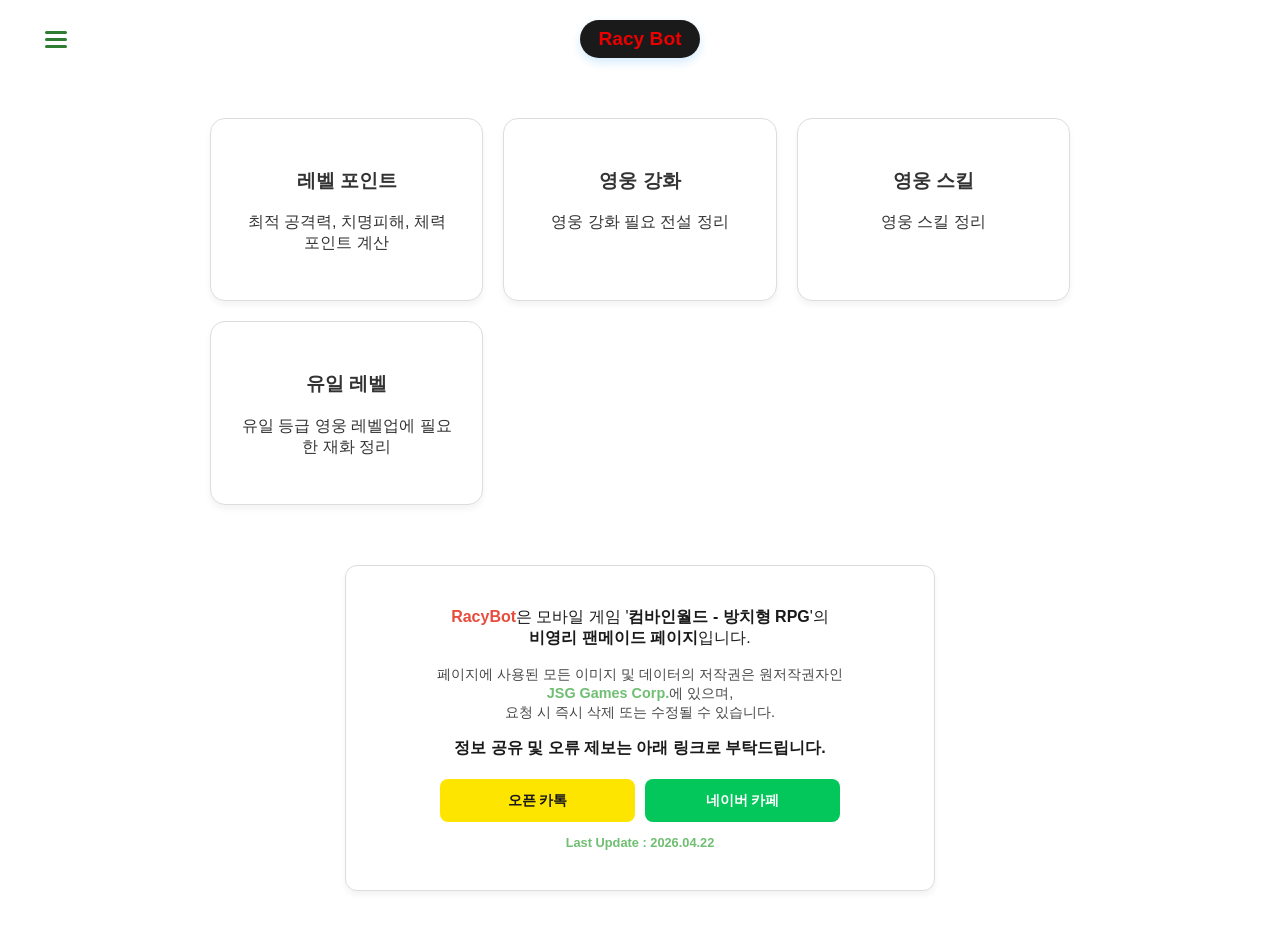
==== commit 0dc0540a: "Add files via upload" ====
--- a/index.html
+++ b/index.html
@@ -6,6 +6,7 @@
     <meta name="viewport" content="width=device-width, initial-scale=1.0">
     <title>LacyBot</title>
     <link rel="stylesheet" href="style.css">
+    <link rel="icon" href="favicon.png" type="image/png">
 </head>
 
 <body>
@@ -62,10 +63,43 @@
 
             <a href="one-level.html" class="menu-tile">
                 <h3>유일 레벨</h3>
-                <p>유일 등급 레벨업에 필요한 재화 정리</p>
+                <p>유일 등급 영웅 레벨업에 필요한 재화 정리</p>
             </a>
         </div>
     </div>
+
+    <section class="info-section">
+        <div class="info-card">
+            <p>
+                <span class="brand-name">RacyBot</span>은
+                모바일 게임 '<b>컴바인월드 - 방치형 RPG</b>'의<br>
+                <b>비영리 팬메이드 페이지</b>입니다.
+            </p>
+            <p style="font-size: 0.9rem; color: var(--text); opacity: 0.8; margin-bottom: 15px;">
+                페이지에 사용된 모든 이미지 및 데이터의 저작권은 원저작권자인 <br>
+                <span style="color: var(--primary); font-weight: bold;">JSG Games Corp.</span>에 있으며,<br>요청 시 즉시 삭제 또는
+                수정될 수 있습니다.
+            </p>
+            <p style="font-weight: 600; margin-bottom: 20px;">
+                정보 공유 및 오류 제보는 아래 링크로 부탁드립니다.
+            </p>
+
+            <div class="contact-area">
+                <div class="button-group">
+                    <a href="https://open.kakao.com/o/swQLu1gc" target="_blank" class="link-btn kakao">
+                        오픈 카톡
+                    </a>
+                    <a href="카페링크" target="_blank" class="link-btn cafe">
+                        네이버 카페
+                    </a>
+                </div>
+            </div>
+
+            <p style="font-size: 0.8rem; color: var(--text); opacity: 0.8; margin-bottom: 15px;">
+                <span style="color: var(--primary); font-weight: bold;">Last Update : 2026.04.22</span>
+            </p>
+        </div>
+    </section>
 
     <script src="script.js"></script>
 </body>
--- a/style.css
+++ b/style.css
@@ -1,17 +1,31 @@
 /* 1. 기본 설정 (Global) */
+:root {
+    /* 라이트 모드 변수 정의 */
+    --card: #ffffff;
+    --text: #1a1a1a;  /* 흐릿한 #333보다 더 진한 검정 */
+    --border: #dddddd;
+    --primary: #4CAF50;
+    --secondary: #3a86ff;
+    --radius: 12px;
+}
+
+body.dark-mode {
+    /* 다크 모드 변수 정의 */
+    --card: #2a2a2a;
+    --text: #ffffff;
+    --border: #444444;
+    
+    background-color: #1e1e1e;
+    color: #ffffff;
+}
+
 body {
-    background-color: #ffffff;
-    color: #333333;
+    background-color: var(--card); /* 이제 변수를 사용합니다 */
+    color: var(--text);
     font-family: sans-serif;
     padding: 10px;
     margin: 0;
     transition: background-color 0.4s, color 0.4s;
-}
-
-/* 다크모드 기본 배경/글자색 */
-body.dark-mode {
-    background-color: #1e1e1e;
-    color: #ffffff;
 }
 
 /* 2. 레이아웃 (Layout) */
@@ -94,6 +108,133 @@
     text-decoration: none;
     white-space: nowrap; /* 글자 잘림/줄바꿈 방지 필수! */
     box-shadow: 0 4px 10px rgba(33, 150, 243, 0.2);
+}
+
+/* 하단 안내 섹션 */
+.info-section {
+    margin: 40px auto;      /* 위아래 40px 여백, 중앙 정렬 */
+    max-width: 600px;       /* PC에선 메뉴 2개 정도 너비 */
+    width: auto;            /* [수정] 100% 대신 auto를 써서 부모 패딩 안으로 쏙 들어가게 함 */
+    text-align: center;
+    /* 모바일에서 다른 메뉴 타일들과 좌우 간격을 맞추기 위해 */
+    box-sizing: border-box; 
+}
+
+.info-card {
+    background-color: var(--card);
+    border: 1px solid var(--border);
+    border-radius: var(--radius); /* 메뉴와 동일한 둥글기 */
+    padding: 25px;
+    box-shadow: 0 4px 6px rgba(0,0,0,0.05);
+    
+    /* [추가] 모바일에서 박스 자체가 너무 찰싹 붙지 않게 */
+    margin: 0 5px; 
+}
+
+/* 다크모드 대응 */
+body.dark-mode .info-card {
+    background-color: #2c2c2c;
+    border-color: #444;
+}
+
+/* 문의처 영역 정렬 */
+.contact-area {
+    margin-top: 20px;
+    display: flex;
+    flex-direction: column;
+    gap: 12px; /* 줄 간격 */
+    align-items: center; /* 가로 중앙 정렬 */
+}
+
+.contact-row {
+    display: flex;
+    align-items: center;
+    gap: 10px;
+    font-weight: bold;
+    color: var(--text);
+    font-size: 0.95rem;
+}
+
+/* 버튼 공통 스타일 */
+.link-btn {
+    text-decoration: none;
+    padding: 6px 14px;
+    border-radius: 6px;
+    font-size: 0.85rem;
+    font-weight: bold;
+    transition: transform 0.2s, filter 0.2s;
+    display: inline-block;
+}
+
+.link-btn:hover {
+    transform: translateY(-2px);
+    filter: brightness(0.95);
+}
+
+/* 카톡 버튼 (노란색) */
+.link-btn.kakao {
+    background-color: #FEE500;
+    color: #191919;
+}
+
+/* 네이버 카페 버튼 (초록색) */
+.link-btn.cafe {
+    background-color: #03C75A;
+    color: #fff;
+}
+
+/* 다크모드 대응 */
+body.dark-mode .info-card {
+    background-color: #2c2c2c;
+    box-shadow: 0 4px 15px rgba(0,0,0,0.2);
+}
+
+.contact-area {
+    margin-top: 20px;
+    display: flex;
+    justify-content: center; /* 중앙 정렬 */
+}
+
+.button-group {
+    display: flex;
+    gap: 10px; /* 버튼 사이 간격 */
+    width: 100%;
+    max-width: 400px; /* 너무 퍼지지 않게 제한 */
+}
+
+.link-btn {
+    flex: 1; /* 버튼 너비를 동일하게 배분 */
+    display: flex;
+    align-items: center;
+    justify-content: center;
+    padding: 12px 10px;
+    border-radius: 8px;
+    text-decoration: none;
+    font-weight: bold;
+    font-size: 0.9rem;
+    transition: transform 0.2s, opacity 0.2s;
+}
+
+.brand-name {
+    color: #e74c3c; /* 포인트 레드 색상 */
+    font-weight: bold;
+}
+
+/* 카카오톡 버튼 색상 */
+.kakao {
+    background-color: #FEE500;
+    color: #3C1E1E;
+}
+
+/* 네이버 카페 버튼 색상 */
+.cafe {
+    background-color: #03C75A;
+    color: #fff;
+}
+
+.link-btn:hover {
+    opacity: 0.9;
+    transform: translateY(-2px); /* 살짝 떠오르는 효과 */
 }
 
 /* 햄버거 버튼 */
@@ -451,6 +592,141 @@
     padding: 8px;
     border: 1px solid #ccc;
     border-radius: 4px;
+}
+
+/* 모달 배경 */
+.modal {
+    display: none;
+    position: fixed;
+    z-index: 2000;
+    left: 0; top: 0;
+    width: 100%; height: 100%;
+    background-color: rgba(0, 0, 0, 0.7);
+    backdrop-filter: blur(5px);
+}
+
+/* 모달 컨텐츠 박스 */
+.modal-content {
+    background-color: var(--card); /* 상단에서 정의한 변수 사용 */
+    color: var(--text);           /* 상단에서 정의한 변수 사용 */
+    margin: 15% auto;
+    padding: 30px;
+    border-radius: var(--radius);
+    width: 85%;
+    max-width: 500px;
+    position: relative;
+    box-shadow: 0 15px 40px rgba(0,0,0,0.2);
+    border: 1px solid var(--border);
+    border-top: 5px solid var(--secondary); /* 확성기 테마 색상 */
+    transition: background-color 0.3s, color 0.3s;
+}
+
+/* 닫기 버튼 */
+.close-btn {
+    position: absolute;
+    right: 20px; top: 15px;
+    font-size: 30px;
+    cursor: pointer;
+    color: #888;
+}
+.close-btn:hover { color: var(--primary); }
+
+/* 모달 내부 문단 가독성 */
+.modal-body p {
+    color: var(--text);
+    opacity: 1; /* 흐릿함 방지 */
+    line-height: 1.7;
+    margin-bottom: 12px;
+    font-weight: 500; /* 글자를 살짝 두껍게 */
+}
+
+.main-title {
+    display: flex;
+    align-items: center;    /* 아이콘과 텍스트 높이 맞춤 */
+    justify-content: center; /* 가로 중앙 정렬 */
+    text-align: center;
+    margin-top: 20px;
+    margin-bottom: 30px;
+    gap: 10px;
+    width: 100%;
+}
+
+.notice-badge {
+    display: inline-flex;
+    align-items: center;
+    justify-content: center;
+    
+    /* 배경 및 테두리 제거 */
+    background: none !important;
+    border: none !important;
+    box-shadow: none !important;
+    
+    /* [수정 포인트] 위로 4px 이동 (음수값이 위로 올라가는 것) */
+    transform: translateY(-0px);
+
+    /* 크기 및 위치 조정 */
+    width: auto;   /* 고정 크기 해제 */
+    height: auto;
+    font-size: 28px; /* 아이콘 크기를 시원하게 키움 */
+    cursor: pointer;
+    vertical-align: middle;
+    margin-left: 8px;
+    
+    /* 약간의 애니메이션만 유지 */
+    transition: transform 0.2s ease;
+}
+
+.notice-badge:hover {
+    transform: scale(1.2); /* 마우스 올리면 살짝 커지며 회전 */
+}
+
+.notice-badge:active {
+    transform: scale(0.9); /* 클릭 시 쏙 들어가는 느낌 */
+}
+
+.modal-content h3 {
+    display: flex;
+    align-items: center;
+    gap: 8px;
+}
+
+.modal-content h3::before {
+    content: '📋'; /* 제목 앞에 추가 */
+}
+
+/* 모달 컨텐츠 박스 */
+.modal-content {
+    /* 1. 배경색: 변수가 없으면 흰색을 기본으로 하되, 다크모드 클래스에 따라 변하게 함 */
+    background-color: var(--card) !important; 
+    
+    /* 2. 글자색: 배경에 맞춰 자동으로 변하도록 설정 */
+    color: var(--text) !important; 
+    
+    margin: 15% auto;
+    padding: 30px;
+    border-radius: var(--radius);
+    width: 85%;
+    max-width: 500px;
+    position: relative;
+    box-shadow: 0 15px 40px rgba(0,0,0,0.4); /* 그림자도 좀 더 깊게 */
+    border: 1px solid var(--border);
+    
+    /* 혹시 모를 대비: 변수가 아예 안 먹을 때를 위한 기본 배경 (다크모드 우선) */
+    transition: background-color 0.3s, color 0.3s;
+}
+
+/* 모달 제목 */
+.modal-title {
+    color: var(--primary) !important;
+    font-weight: bold;
+    font-size: 1.2rem;
+}
+
+/* 구분선도 다크모드 변수 사용 */
+.modal-content hr {
+    border: 0;
+    border-top: 1px solid var(--border);
+    margin: 15px 0;
 }
 
 /* 스탯 상승 (+) */
@@ -563,10 +839,13 @@
 /* 탭 스타일 */
 .tab-container {
     display: flex;
-    justify-content: center;
-    gap: 4px; /* 버튼 사이 간격을 10px에서 4px로 줄임 */
     margin-bottom: 20px;
-    width: 100%;
+    /* 여기서 border-bottom 코드가 있다면 삭제하거나 기본값으로 둡니다 */
+}
+
+/* [핵심] 유일 레벨 페이지 전용 빨간 줄 설정 */
+.tab-container.one-page-tabs {
+    border-bottom: 2px solid #d32f2f; /* 이 줄이 유일 레벨 페이지만 적용됨 */
 }
 
 /* 탭 버튼 스타일 */
@@ -654,14 +933,6 @@
     color: white !important;
 }
 
-/* 탭 컨테이너 하단에 라인을 그어 탭과 본문을 연결 */
-.tab-container {
-    display: flex;
-    border-bottom: 2px solid #d32f2f;
-    padding-bottom: 0;
-    margin-bottom: 20px;
-}
-
 /* 다크모드에서도 둥근 테두리 색상 조절 */
 body.dark-mode .one-tab-btn {
     background-color: #2c2c2c;
@@ -807,6 +1078,67 @@
     vertical-align: middle;
 }
 
+/* 전체 컨테이너 배경 및 간격 */
+.level-container {
+    display: flex;
+    flex-direction: column; /* 기본(모바일): 세로 정렬 */
+    gap: 20px;
+    background: rgba(0,0,0,0.02);
+    padding: 20px;
+    border-radius: 12px;
+    margin-bottom: 20px;
+}
+
+/* 개별 레벨 박스 */
+.level-box {
+    display: flex;
+    flex-direction: column;
+    gap: 10px;
+}
+
+/* 라벨 스타일 */
+.level-label {
+    font-weight: bold;
+    font-size: 1rem;
+    color: #333;
+}
+.level-label span { color: #4CAF50; }
+
+/* 슬라이더와 +/- 버튼 정렬 */
+.slider-wrapper {
+    display: flex;
+    align-items: center;
+    gap: 10px;
+}
+.slider-wrapper input[type="range"] {
+    flex: 1;
+}
+
+/* ==========================================
+   💻 PC 버전 (600px 이상): 가로 병렬 배치
+   ========================================== */
+@media (min-width: 601px) {
+    .level-container {
+        flex-direction: row; /* 가로로 배치 */
+        justify-content: space-between;
+    }
+
+    .level-box {
+        flex: 1; /* 반씩 나눠 가짐 */
+        padding: 0 10px;
+    }
+
+    /* 중간에 구분선 효과 (선택사항) */
+    .level-box:first-child {
+        border-right: 1px solid rgba(0,0,0,0.05);
+    }
+}
+
+/* 다크모드 대응 */
+body.dark-mode .level-container { background: rgba(255,255,255,0.05); }
+body.dark-mode .level-label { color: #eee; }
+body.dark-mode .level-box:first-child { border-right-color: rgba(255,255,255,0.1); }
+
 /* ==========================================
    🌙 다크 모드 대응 (body.dark-mode 기준)
    ========================================== */
@@ -867,6 +1199,51 @@
 /* 두 번째 열(재료) 중앙 정렬 확인 */
 .upgrade-table td:nth-child(2) {
     text-align: center; /* 왼쪽 정렬 대신 중앙 정렬로 변경 */
+}
+
+/* 툴팁 전체 컨테이너 */
+.tooltip {
+    position: relative;
+    display: inline-block;
+    cursor: help;
+    color: #d32f2f; /* 아이콘 색상 (빨간색 계열) */
+    font-weight: bold;
+    margin-left: 5px;
+}
+
+/* 툴팁 박스 (기본적으로 숨김) */
+.tooltip .tooltip-text {
+    visibility: hidden;
+    width: 130px;
+    background-color: #333;
+    color: #fff;
+    text-align: center;
+    border-radius: 6px;
+    padding: 8px;
+    position: absolute;
+    z-index: 10;
+    bottom: 115%; /* 위로 나타나게 설정 */
+    margin-left: -100px; /* 중앙 정렬 */
+    opacity: 0;
+    transition: opacity 0.3s;
+    font-size: 0.8rem;
+    font-weight: normal;
+    line-height: 1.4;
+    box-shadow: 0 4px 10px rgba(0,0,0,0.2);
+}
+
+/* 마우스 오버 시 표시 */
+.tooltip:hover .tooltip-text {
+    visibility: visible;
+    opacity: 1;
+}
+
+/* 다크모드에서는 배경색을 살짝 조정 */
+body.dark-mode .tooltip .tooltip-text {
+    background-color: #555;
+}
+body.dark-mode .tooltip .tooltip-text::after {
+    border-color: #555 transparent transparent transparent;
 }
 
 /* 비고란 글자가 너무 길어질 경우 대비 */
@@ -986,3 +1363,10 @@
 body.dark-mode .result-box { background: #383838; }
 
 .highlight { color: #D32F2F; font-weight: bold; font-size: 1.5rem; }
+
+/* 다크모드일 때 모달 강제 색상 지정 */
+body.dark-mode .modal-content {
+    background-color: #2a2a2a !important; /* 다크모드 카드 배경색 */
+    color: #f0f0f0 !important;
+    border-color: #444 !important;
+}
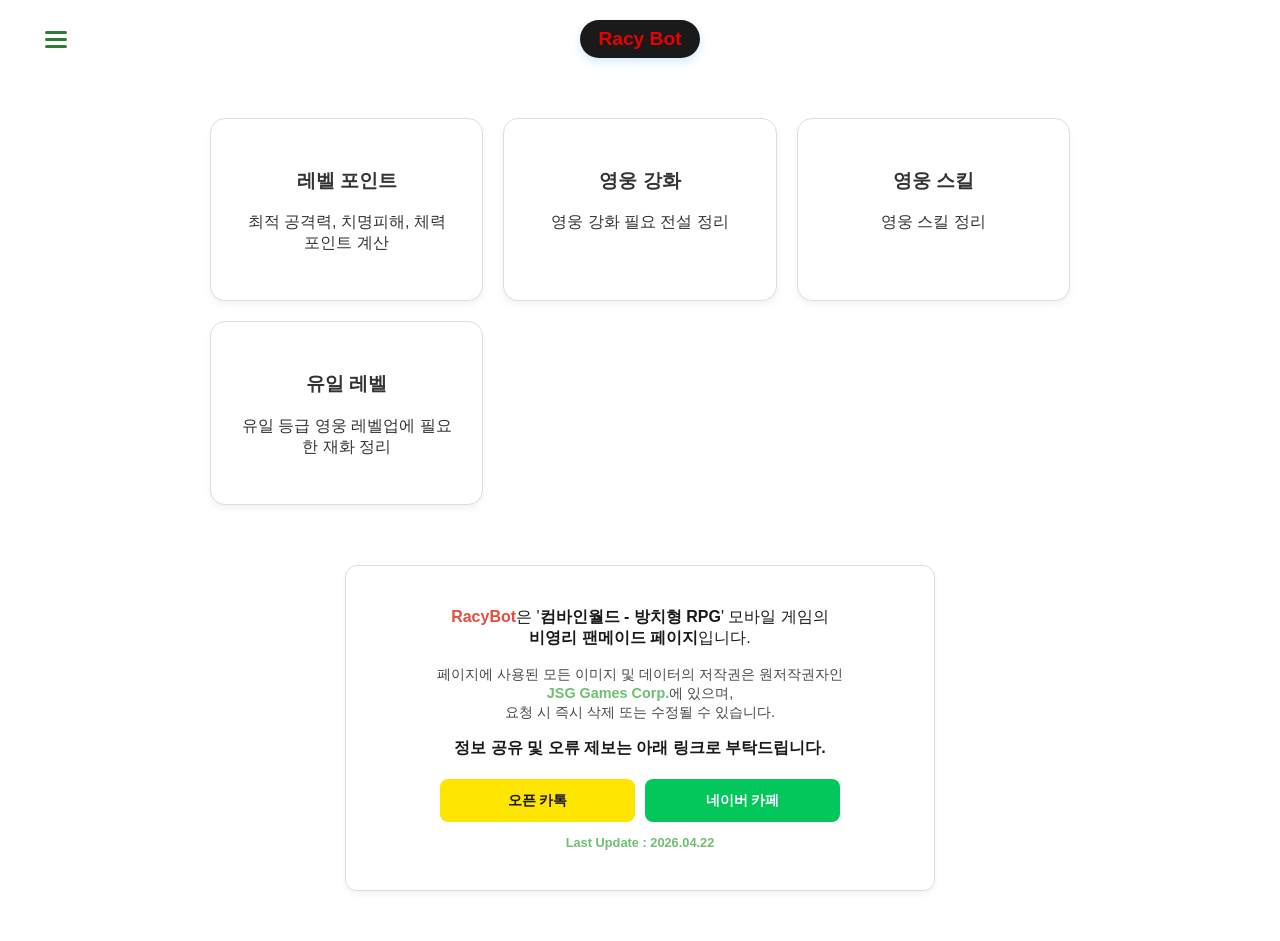
==== commit 3a8c69d3: "Add files via upload" ====
--- a/index.html
+++ b/index.html
@@ -6,7 +6,7 @@
     <meta name="viewport" content="width=device-width, initial-scale=1.0">
     <title>LacyBot</title>
     <link rel="stylesheet" href="style.css">
-    <link rel="icon" href="favicon.png" type="image/png">
+    <link rel="icon" href="./favicon.png" type="image/png">
 </head>
 
 <body>
@@ -71,8 +71,7 @@
     <section class="info-section">
         <div class="info-card">
             <p>
-                <span class="brand-name">RacyBot</span>은
-                모바일 게임 '<b>컴바인월드 - 방치형 RPG</b>'의<br>
+                <span class="brand-name">RacyBot</span>은 '<b>컴바인월드 - 방치형 RPG</b>' 모바일 게임의<br>
                 <b>비영리 팬메이드 페이지</b>입니다.
             </p>
             <p style="font-size: 0.9rem; color: var(--text); opacity: 0.8; margin-bottom: 15px;">
--- a/style.css
+++ b/style.css
@@ -978,6 +978,61 @@
 .one-level-table th:nth-child(3) { width: 40%; } /* 골드 */
 .one-level-table th:nth-child(4) { width: 15%; } /* 포인트 */
 
+.shortcut-guide {
+    margin-top: 25px;
+    padding: 15px;
+    background-color: rgba(0, 0, 0, 0.03);
+    border-radius: 8px;
+    border: 1px dashed #ccc;
+    text-align: left; /* 왼쪽 정렬로 변경하여 안정감 부여 */
+}
+
+/* 제목 부분도 똑같이 적용하고 싶다면 */
+.shortcut-guide h4 {
+    margin-top: 0;
+    margin-bottom: 15px;
+    font-size: 15px;
+    color: var(--text-color); /* 제목도 모드에 따라 하얗게/검게 변함 */
+    text-align: center;
+    font-weight: bold;
+}
+
+/* 핵심: PC에서는 2열, 모바일에서는 1열 */
+.guide-grid {
+    display: grid;
+    grid-template-columns: 1fr 1fr; /* 기본 2열 배치 */
+    gap: 12px 20px; /* 행과 열 간격 설정 */
+}
+
+.guide-item {
+    display: flex;
+    justify-content: space-between;
+    align-items: center;
+    font-size: 13px;
+    border-bottom: 1px solid rgba(0,0,0,0.05); /* 항목 간 구분선 */
+    padding-bottom: 4px;
+}
+
+.guide-item .label {
+    /* 계산 버튼이나 일반 텍스트처럼 모드에 따라 자동 변경되는 변수 사용 */
+    color: var(--text-color); 
+    font-weight: 600; /* 조금 더 또렷하게 보이도록 두께 유지 */
+}
+
+.guide-item .value {
+    font-weight: bold;
+    color: #d32f2f;
+}
+
+/* 모바일 화면 (너비가 좁을 때) 처리 */
+@media (max-width: 600px) {
+    .guide-grid {
+        grid-template-columns: 1fr; /* 모바일은 다시 1열로 */
+        gap: 8px;
+    }
+}
+
+
 /* 성장의 비약 전체 행 */
 .potion-row {
     display: flex;
@@ -1370,3 +1425,274 @@
     color: #f0f0f0 !important;
     border-color: #444 !important;
 }
+
+
+/* 영웅 그리드: 폰 화면에선 3열, PC에선 5~6열 */
+.hero-grid {
+    display: grid;
+    grid-template-columns: repeat(auto-fill, minmax(80px, 1fr));
+    gap: 15px;
+    margin-bottom: 30px;
+}
+
+.hero-thumb {
+    cursor: pointer;
+    border-radius: 8px; /* 약간의 곡률만 주어 부드러운 사각형으로 만듦 */
+    transition: transform 0.2s, border 0.2s;
+    border: 2px solid transparent;
+    overflow: hidden;
+}
+
+/* 활성화되었을 때 사각형 테두리 강조 */
+.hero-thumb.active { 
+    border-color: #d32f2f; 
+    box-shadow: 0 0 8px rgba(211,47,47,0.4); 
+}
+
+.hero-thumb:hover { transform: scale(1.1); }
+.hero-thumb.active { border-color: #d32f2f; box-shadow: 0 0 10px rgba(211,47,47,0.5); }
+
+.hero-thumb img { width: 100%; display: block; }
+
+/* 상세 카드 디자인 */
+.hero-detail-card {
+    background: var(--card-bg); /* 기존 변수 활용 */
+    padding: 20px;
+    border-radius: 15px;
+    border: 1px solid #ddd;
+}
+
+.detail-header { display: flex; align-items: center; gap: 20px; margin-bottom: 20px; }
+
+/* 상세 영역의 이미지도 사각형으로 */
+.detail-header img { 
+    width: 100px; /* 크기를 조금 키웠습니다 */
+    border-radius: 8px; 
+    border: 2px solid #d32f2f; 
+    object-fit: cover; /* 이미지가 찌그러지지 않게 */
+}
+
+.skill-item {
+    margin-bottom: 15px;
+    padding: 10px;
+    border-left: 4px solid #d32f2f;
+    background: rgba(0,0,0,0.03);
+}
+
+.skill-tag { 
+    font-size: 11px; padding: 2px 6px; border-radius: 4px; color: #fff; margin-right: 5px;
+}
+.category-기본 { background: #666; }
+.category-특수 { background: #1976d2; }
+.category-궁극 { background: #7b1fa2; }
+
+/* 제목은 항상 중앙 */
+.page-title { text-align: center; margin-bottom: 30px; }
+
+/* 2단 레이아웃 설정 */
+.hero-app-layout {
+    display: flex;
+    gap: 20px;
+    align-items: flex-start;
+    max-width: 1000px; /* PC에서 너무 퍼지지 않게 적당히 제한 */
+    margin: 0 auto;
+}
+
+/* 왼쪽 그리드 (고정 폭) */
+.hero-grid {
+    flex: 0 0 350px; /* PC에서 목록 영역 너비 고정 */
+    display: grid;
+    grid-template-columns: repeat(4, 1fr); /* 4열 고정 */
+    gap: 10px;
+}
+
+/* 오른쪽 상세 카드 (남은 공간 다 쓰기) */
+.hero-detail-card {
+    flex: 1;
+    min-height: 400px;
+    background: #fff;
+    border-radius: 15px;
+    padding: 20px;
+    box-shadow: 0 4px 15px rgba(0,0,0,0.1);
+    position: sticky; /* 스크롤 따라오게 설정 */
+    top: 20px;
+}
+
+/* 모바일 대응 (화면이 작아지면 다시 위아래로) */
+@media (max-width: 768px) {
+    .hero-app-layout { flex-direction: column; }
+    .hero-grid { 
+        flex: none; 
+        width: 100%; 
+        grid-template-columns: repeat(5, 1fr); /* 모바일은 5열 */
+    }
+    .hero-detail-card { width: 100%; position: static; }
+}
+
+/* 안내 문구 스타일 */
+.placeholder-text {
+    text-align: center;
+    color: #999;
+    margin-top: 150px;
+}
+
+/* 2단 레이아웃 (PC) */
+.hero-app-layout {
+    display: flex;
+    gap: 20px;
+    max-width: 1000px;
+    margin: 0 auto;
+    padding: 10px; /* 양옆 여백을 주어 화면 끝에 붙지 않게 함 */
+}
+
+/* 왼쪽 그리드 영역 */
+.hero-grid {
+    flex: 0 0 320px; 
+    display: grid;
+    grid-template-columns: repeat(4, 1fr);
+    gap: 10px;
+}
+
+/* 오른쪽 상세 카드 (다크모드 적용) */
+.hero-detail-card {
+    flex: 1;
+    /* 고정된 색상 대신 변수 사용 */
+    background: var(--card-bg, #1e1e1e); 
+    color: var(--text-color, #e0e0e0);
+    
+    border-radius: 15px;
+    padding: 25px;
+    box-shadow: 0 4px 20px rgba(0,0,0,0.2);
+    border: 1px solid var(--border-color, #333); /* 테두리도 변수 처리 가능 */
+    position: sticky;
+    top: 20px;
+    min-width: 0;
+}
+
+/* 모바일 대응 (반응형) */
+@media (max-width: 768px) {
+    .hero-app-layout {
+        flex-direction: column; /* 세로로 쌓기 */
+        padding: 15px;
+    }
+    .hero-grid {
+        flex: none;
+        width: 100%;
+        grid-template-columns: repeat(auto-fill, minmax(60px, 1fr)); /* 화면 꽉 차게 */
+    }
+    .hero-detail-card {
+        width: 100%; /* 화면 밖으로 나가지 않게 */
+        box-sizing: border-box; /* 패딩을 너비에 포함 */
+    }
+}
+
+/* 스킬 아이템 디자인 (다크모드용) */
+.skill-item {
+    margin-bottom: 15px;
+    padding: 12px;
+    border-left: 4px solid #d32f2f;
+    border-radius: 0 8px 8px 0;
+}
+
+/* 카테고리 태그 공통 스타일 (다크모드용) */
+.skill-tag {
+    font-size: 10px;
+    padding: 2px 6px;
+    border-radius: 4px;
+    color: #fff;
+    text-transform: uppercase;
+}
+
+.category-기본 { background: #444; }
+.category-특수 { background: #0d47a1; }
+.category-궁극 { background: #4a148c; }
+
+/* 스킬 아이템 박스 내 간격 살짝 조정 */
+.skill-item {
+    margin-bottom: 12px;
+    padding: 15px;
+    border-left: 4px solid #d32f2f;
+    /* 라이트 모드일 때 너무 어둡지 않게 투명도 조절 */
+    background: var(--item-bg, rgba(0, 0, 0, 0.05)); 
+    border-radius: 0 10px 10px 0;
+}
+
+.skill-title-row {
+    font-weight: bold;
+    font-size: 15px;
+    display: flex;
+    align-items: center;
+    flex-wrap: wrap;
+    gap: 8px;
+    color: var(--text-color); /* 테마에 맞게 자동 조절 */
+}
+
+.skill-desc {
+    font-size: 13px;
+    color: var(--text-muted, #888); /* 조금 흐린 텍스트 색상 */
+    margin-top: 10px;
+    line-height: 1.6;
+}
+
+.upgrade-badge {
+    color: #ffca28; /* 노란색은 라이트/다크 모두 잘 보임 */
+    font-size: 12px;
+    font-weight: bold;
+}
+
+/* 스킬 제목 줄 */
+.skill-title-row {
+    font-weight: bold;
+    font-size: 15px;
+    display: flex;
+    align-items: center;
+    flex-wrap: wrap;
+    gap: 8px;
+    color: var(--text-color); /* 라이트일 땐 검정, 다크일 땐 흰색으로 자동 변환 */
+}
+
+/* 스킬 이름 전용 색상 (필요시) */
+.skill-name {
+    color: var(--text-color);
+}
+
+/* 강화 수치 배지 (노란색은 양쪽 다 잘 보여서 고정해도 됨) */
+.upgrade-badge {
+    color: #ffca28;
+    font-size: 13px;
+    background: rgba(255, 202, 40, 0.1);
+    padding: 2px 6px;
+    border-radius: 4px;
+    border: 1px solid rgba(255, 202, 40, 0.3);
+}
+
+/* 스킬 설명 */
+.skill-desc {
+    font-size: 13px;
+    color: var(--text-muted, #bbb); /* 라이트/다크에 맞춰 조금 흐린 텍스트 */
+    margin-top: 10px;
+    line-height: 1.6;
+}
+
+/* 사거리, 쿨타임 */
+.skill-meta {
+    font-size: 12px;
+    margin-top: 10px;
+    color: #ff5252; /* 강조색은 그대로 유지 */
+    font-weight: bold;
+    opacity: 0.9;
+}
+
+.skill-meta {
+    display: flex;
+    gap: 15px; /* 항목 사이의 간격을 15px만큼 띄움 */
+    align-items: center;
+    color: var(--text-muted); /* 텍스트 색상을 살짝 흐리게 하면 더 세련되어 보입니다 */
+}
+
+/* 항목 사이에 구분선을 넣고 싶다면 */
+.meta-item + .meta-item::before {
+    content: "|";
+    margin-right: 15px;
+    color: #ccc;
+}
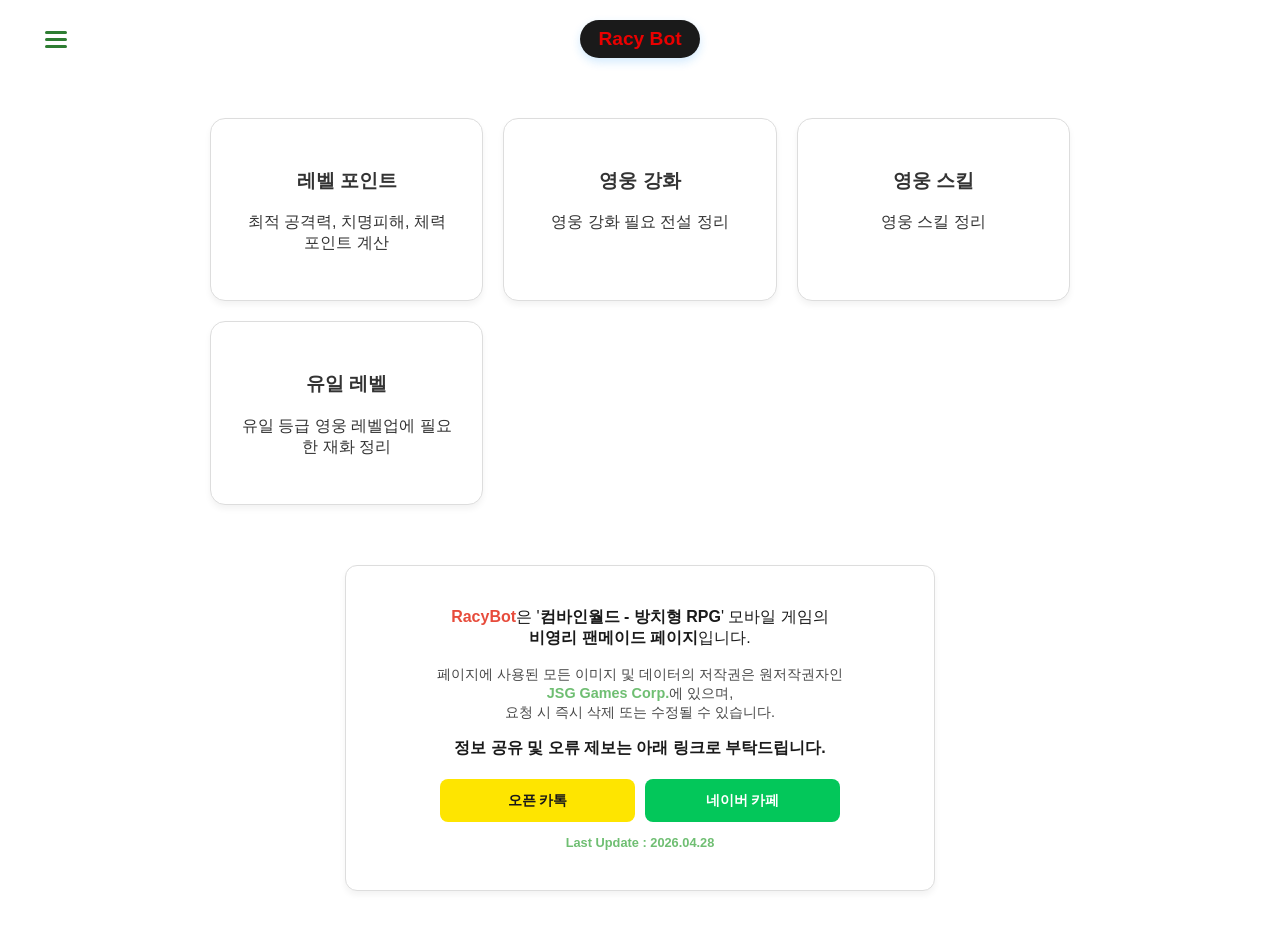
==== commit 19072225: "Add files via upload" ====
--- a/index.html
+++ b/index.html
@@ -88,14 +88,14 @@
                     <a href="https://open.kakao.com/o/swQLu1gc" target="_blank" class="link-btn kakao">
                         오픈 카톡
                     </a>
-                    <a href="카페링크" target="_blank" class="link-btn cafe">
+                    <a href="https://cafe.naver.com/combineworld/6894" target="_blank" class="link-btn cafe">
                         네이버 카페
                     </a>
                 </div>
             </div>
 
             <p style="font-size: 0.8rem; color: var(--text); opacity: 0.8; margin-bottom: 15px;">
-                <span style="color: var(--primary); font-weight: bold;">Last Update : 2026.04.22</span>
+                <span style="color: var(--primary); font-weight: bold;">Last Update : 2026.04.28</span>
             </p>
         </div>
     </section>
--- a/style.css
+++ b/style.css
@@ -1695,4 +1695,31 @@
     content: "|";
     margin-right: 15px;
     color: #ccc;
+}
+
+/* 숫자 및 % 강조 스타일 */
+.stat-highlight {
+    color: #ffffff;      /* 흰색으로 강조 */
+    font-weight: bold;   /* 굵게 해서 더 눈에 띄게 */
+    text-shadow: 0 0 5px rgba(255, 255, 255, 0.3); /* 살짝 빛나는 효과 (선택사항) */
+}
+
+/* 라이트 모드에서는 배경이 밝으므로, 흰색 대신 조금 더 진한 색이나 배경색을 주어 대비를 높일 수 있습니다 */
+:root .stat-highlight {
+    color: #d32f2f;      /* 예: 라이트 모드에서는 포인트 컬러인 빨간색 사용 */
+    background: rgba(0, 0, 0, 0.05); /* 연한 배경을 깔아 가독성 확보 */
+    padding: 0 2px;
+    border-radius: 3px;
+}
+
+body.dark-mode .stat-highlight {
+    color: #ffffff;      /* 다크 모드에서는 확실한 흰색 */
+}
+
+.stat-highlight {
+    color: #ffffff;
+    font-weight: bold;
+    letter-spacing: 0.5px; /* 숫자와 소수점 사이를 아주 미세하게 띄워 가독성 상승 */
+    /* 다크모드에서 더 빛나게 하고 싶다면 */
+    text-shadow: 0 0 3px rgba(255, 255, 255, 0.2); 
 }
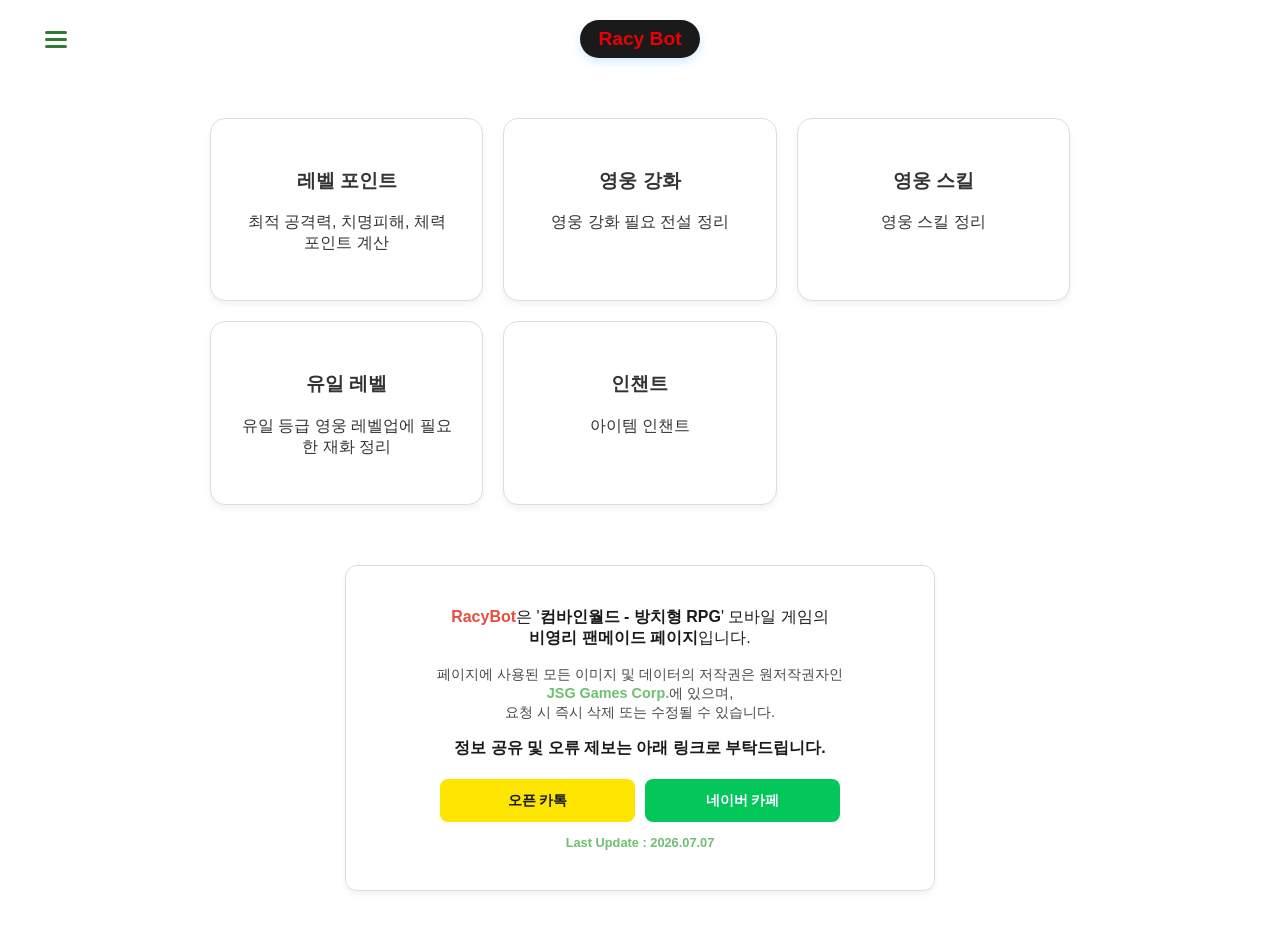
==== commit 72a0cce5: "Update index.html enchant ver" ====
--- a/index.html
+++ b/index.html
@@ -4,7 +4,7 @@
 <head>
     <meta charset="UTF-8">
     <meta name="viewport" content="width=device-width, initial-scale=1.0">
-    <title>LacyBot</title>
+    <title>CWAPE</title>
     <link rel="stylesheet" href="style.css">
     <link rel="icon" href="./favicon.png" type="image/png">
 </head>
@@ -24,6 +24,7 @@
                     <a href="hero-legend.html">영웅 강화</a>
                     <a href="hero-skill.html">영웅 스킬</a>
                     <a href="one-level.html">유일 레벨</a>
+                    <a href="enchant.html">인챈트</a>
 
                     <div class="menu-dark-mode">
                         <span class="theme-text">Dark Mode</span>
@@ -65,6 +66,11 @@
                 <h3>유일 레벨</h3>
                 <p>유일 등급 영웅 레벨업에 필요한 재화 정리</p>
             </a>
+
+            <a href="enchant.html" class="menu-tile">
+                <h3>인챈트</h3>
+                <p>아이템 인챈트</p>
+            </a>
         </div>
     </div>
 
@@ -95,7 +101,7 @@
             </div>
 
             <p style="font-size: 0.8rem; color: var(--text); opacity: 0.8; margin-bottom: 15px;">
-                <span style="color: var(--primary); font-weight: bold;">Last Update : 2026.04.28</span>
+                <span style="color: var(--primary); font-weight: bold;">Last Update : 2026.07.07</span>
             </p>
         </div>
     </section>
@@ -103,4 +109,4 @@
     <script src="script.js"></script>
 </body>
 
-</html>+</html>
--- a/style.css
+++ b/style.css
@@ -1426,18 +1426,9 @@
     border-color: #444 !important;
 }
 
-
-/* 영웅 그리드: 폰 화면에선 3열, PC에선 5~6열 */
-.hero-grid {
-    display: grid;
-    grid-template-columns: repeat(auto-fill, minmax(80px, 1fr));
-    gap: 15px;
-    margin-bottom: 30px;
-}
-
 .hero-thumb {
     cursor: pointer;
-    border-radius: 8px; /* 약간의 곡률만 주어 부드러운 사각형으로 만듦 */
+    border-radius: 6px; /* 약간의 곡률만 주어 부드러운 사각형으로 만듦 */
     transition: transform 0.2s, border 0.2s;
     border: 2px solid transparent;
     overflow: hidden;
@@ -1445,22 +1436,15 @@
 
 /* 활성화되었을 때 사각형 테두리 강조 */
 .hero-thumb.active { 
-    border-color: #d32f2f; 
+    border-color: #4CAF50; 
     box-shadow: 0 0 8px rgba(211,47,47,0.4); 
 }
 
 .hero-thumb:hover { transform: scale(1.1); }
-.hero-thumb.active { border-color: #d32f2f; box-shadow: 0 0 10px rgba(211,47,47,0.5); }
 
 .hero-thumb img { width: 100%; display: block; }
 
-/* 상세 카드 디자인 */
-.hero-detail-card {
-    background: var(--card-bg); /* 기존 변수 활용 */
-    padding: 20px;
-    border-radius: 15px;
-    border: 1px solid #ddd;
-}
+
 
 .detail-header { display: flex; align-items: center; gap: 20px; margin-bottom: 20px; }
 
@@ -1468,66 +1452,11 @@
 .detail-header img { 
     width: 100px; /* 크기를 조금 키웠습니다 */
     border-radius: 8px; 
-    border: 2px solid #d32f2f; 
     object-fit: cover; /* 이미지가 찌그러지지 않게 */
 }
-
-.skill-item {
-    margin-bottom: 15px;
-    padding: 10px;
-    border-left: 4px solid #d32f2f;
-    background: rgba(0,0,0,0.03);
-}
-
-.skill-tag { 
-    font-size: 11px; padding: 2px 6px; border-radius: 4px; color: #fff; margin-right: 5px;
-}
-.category-기본 { background: #666; }
-.category-특수 { background: #1976d2; }
-.category-궁극 { background: #7b1fa2; }
 
 /* 제목은 항상 중앙 */
 .page-title { text-align: center; margin-bottom: 30px; }
-
-/* 2단 레이아웃 설정 */
-.hero-app-layout {
-    display: flex;
-    gap: 20px;
-    align-items: flex-start;
-    max-width: 1000px; /* PC에서 너무 퍼지지 않게 적당히 제한 */
-    margin: 0 auto;
-}
-
-/* 왼쪽 그리드 (고정 폭) */
-.hero-grid {
-    flex: 0 0 350px; /* PC에서 목록 영역 너비 고정 */
-    display: grid;
-    grid-template-columns: repeat(4, 1fr); /* 4열 고정 */
-    gap: 10px;
-}
-
-/* 오른쪽 상세 카드 (남은 공간 다 쓰기) */
-.hero-detail-card {
-    flex: 1;
-    min-height: 400px;
-    background: #fff;
-    border-radius: 15px;
-    padding: 20px;
-    box-shadow: 0 4px 15px rgba(0,0,0,0.1);
-    position: sticky; /* 스크롤 따라오게 설정 */
-    top: 20px;
-}
-
-/* 모바일 대응 (화면이 작아지면 다시 위아래로) */
-@media (max-width: 768px) {
-    .hero-app-layout { flex-direction: column; }
-    .hero-grid { 
-        flex: none; 
-        width: 100%; 
-        grid-template-columns: repeat(5, 1fr); /* 모바일은 5열 */
-    }
-    .hero-detail-card { width: 100%; position: static; }
-}
 
 /* 안내 문구 스타일 */
 .placeholder-text {
@@ -1540,6 +1469,7 @@
 .hero-app-layout {
     display: flex;
     gap: 20px;
+    align-items: flex-start;
     max-width: 1000px;
     margin: 0 auto;
     padding: 10px; /* 양옆 여백을 주어 화면 끝에 붙지 않게 함 */
@@ -1549,9 +1479,11 @@
 .hero-grid {
     flex: 0 0 320px; 
     display: grid;
+    margin-bottom: 30px;
     grid-template-columns: repeat(4, 1fr);
     gap: 10px;
 }
+
 
 /* 오른쪽 상세 카드 (다크모드 적용) */
 .hero-detail-card {
@@ -1559,7 +1491,7 @@
     /* 고정된 색상 대신 변수 사용 */
     background: var(--card-bg, #1e1e1e); 
     color: var(--text-color, #e0e0e0);
-    
+
     border-radius: 15px;
     padding: 25px;
     box-shadow: 0 4px 20px rgba(0,0,0,0.2);
@@ -1567,6 +1499,7 @@
     position: sticky;
     top: 20px;
     min-width: 0;
+    min-height: 400px;
 }
 
 /* 모바일 대응 (반응형) */
@@ -1586,14 +1519,6 @@
     }
 }
 
-/* 스킬 아이템 디자인 (다크모드용) */
-.skill-item {
-    margin-bottom: 15px;
-    padding: 12px;
-    border-left: 4px solid #d32f2f;
-    border-radius: 0 8px 8px 0;
-}
-
 /* 카테고리 태그 공통 스타일 (다크모드용) */
 .skill-tag {
     font-size: 10px;
@@ -1601,6 +1526,7 @@
     border-radius: 4px;
     color: #fff;
     text-transform: uppercase;
+    margin-right: 5px;
 }
 
 .category-기본 { background: #444; }
@@ -1617,29 +1543,6 @@
     border-radius: 0 10px 10px 0;
 }
 
-.skill-title-row {
-    font-weight: bold;
-    font-size: 15px;
-    display: flex;
-    align-items: center;
-    flex-wrap: wrap;
-    gap: 8px;
-    color: var(--text-color); /* 테마에 맞게 자동 조절 */
-}
-
-.skill-desc {
-    font-size: 13px;
-    color: var(--text-muted, #888); /* 조금 흐린 텍스트 색상 */
-    margin-top: 10px;
-    line-height: 1.6;
-}
-
-.upgrade-badge {
-    color: #ffca28; /* 노란색은 라이트/다크 모두 잘 보임 */
-    font-size: 12px;
-    font-weight: bold;
-}
-
 /* 스킬 제목 줄 */
 .skill-title-row {
     font-weight: bold;
@@ -1660,6 +1563,7 @@
 .upgrade-badge {
     color: #ffca28;
     font-size: 13px;
+    font-weight: bold;
     background: rgba(255, 202, 40, 0.1);
     padding: 2px 6px;
     border-radius: 4px;
@@ -1678,12 +1582,8 @@
 .skill-meta {
     font-size: 12px;
     margin-top: 10px;
-    color: #ff5252; /* 강조색은 그대로 유지 */
     font-weight: bold;
     opacity: 0.9;
-}
-
-.skill-meta {
     display: flex;
     gap: 15px; /* 항목 사이의 간격을 15px만큼 띄움 */
     align-items: center;
@@ -1695,13 +1595,6 @@
     content: "|";
     margin-right: 15px;
     color: #ccc;
-}
-
-/* 숫자 및 % 강조 스타일 */
-.stat-highlight {
-    color: #ffffff;      /* 흰색으로 강조 */
-    font-weight: bold;   /* 굵게 해서 더 눈에 띄게 */
-    text-shadow: 0 0 5px rgba(255, 255, 255, 0.3); /* 살짝 빛나는 효과 (선택사항) */
 }
 
 /* 라이트 모드에서는 배경이 밝으므로, 흰색 대신 조금 더 진한 색이나 배경색을 주어 대비를 높일 수 있습니다 */
@@ -1722,4 +1615,300 @@
     letter-spacing: 0.5px; /* 숫자와 소수점 사이를 아주 미세하게 띄워 가독성 상승 */
     /* 다크모드에서 더 빛나게 하고 싶다면 */
     text-shadow: 0 0 3px rgba(255, 255, 255, 0.2); 
+}
+
+
+/* enchant          */
+
+/* --- 인챈트 페이지 전용 스타일 --- */
+.tab-menu {
+    display: flex;
+    gap: 10px;
+    margin-bottom: 20px;
+    border-bottom: 2px solid var(--border, #ccc);
+    padding-bottom: 10px;
+}
+.tab-btn {
+    padding: 10px 20px;
+    font-size: 1rem;
+    font-weight: bold;
+    border: none;
+    background: none;
+    color: var(--text);
+    cursor: pointer;
+    border-radius: 5px;
+    transition: all 0.2s;
+}
+.tab-btn.active {
+    background-color: var(--primary, #4CAF50);
+    color: white;
+}
+.tab-content {
+    display: none;
+}
+.tab-content.active {
+    display: block;
+}
+
+/* 레이아웃 구조 (위아래 정렬 및 최대너비 보호) */
+.enchant-layout {
+    display: flex;
+    flex-direction: column;
+    gap: 25px;
+    width: 100%;
+    max-width: 800px; /* 👈 컨테이너 너비와 맞춰서 쏠림 현상 방지 */
+    margin: 0 auto;
+}
+
+.enchant-grid {
+    display: grid;
+    grid-template-columns: repeat(auto-fill, minmax(100px, 1fr)); /* 👈 아이콘 크기 최적화 */
+    gap: 15px;
+    margin-top: 15px;
+    width: 100%;
+}
+.enchant-list-item {
+    cursor: pointer;
+    border: 2px solid transparent;
+    border-radius: 8px;
+    padding: 10px 5px;
+    text-align: center;
+    background: rgba(0,0,0,0.05);
+    transition: all 0.2s;
+    display: flex;
+    flex-direction: column;
+    align-items: center;
+    justify-content: flex-start;
+}
+body.dark-mode .enchant-list-item {
+    background: rgba(255,255,255,0.05);
+}
+.enchant-list-item:hover, .enchant-list-item.active {
+    border-color: var(--primary);
+    background: rgba(0,0,0,0.08);
+}
+body.dark-mode .enchant-list-item:hover, body.dark-mode .enchant-list-item.active {
+    background: rgba(255,255,255,0.1);
+}
+.enchant-list-item img {
+    width: 55px;
+    height: 55px;
+    object-fit: contain;
+    margin-bottom: 5px;
+}
+
+/* 👈 이름 짤림 방지 및 자동 줄바꿈 핵심 스타일 */
+.enchant-item-name {
+    font-size: 11px;
+    line-height: 1.3;
+    margin: 0;
+    word-break: keep-all;     /* 단어 단위 줄바꿈 */
+    overflow: visible;
+    text-overflow: clip;
+    white-space: normal;      /* 줄바꿈 허용 */
+    text-align: center;
+}
+
+.item-multi-box {
+    display: flex;
+    flex-wrap: wrap;
+    gap: 4px;
+    justify-content: center;
+    width: 100%;
+    margin-bottom: 5px;
+}
+.item-multi-box img {
+    width: 32px;
+    height: 32px;
+    object-fit: contain;
+}
+
+/* 상세 정보 창 디자인 */
+.detail-card {
+    background-color: var(--card, #fff);
+    border: 1px solid var(--border, #eee);
+    border-radius: 12px;
+    padding: 25px;
+    box-shadow: 0 4px 6px rgba(0,0,0,0.05);
+    color: var(--text, #333);
+    width: 100%;
+    box-sizing: border-box;
+}
+.detail-card h2, .detail-card h3, .detail-card h4 {
+    color: var(--text, #333);
+    margin-top: 10px;
+    margin-bottom: 10px;
+}
+.rune-detail-block {
+    border-top: 1px dashed var(--border, #ccc);
+    margin-top: 15px;
+    padding-top: 15px;
+}
+.mat-list {
+    display: flex;
+    gap: 10px;
+    flex-wrap: wrap;
+    margin: 10px 0;
+}
+.mat-item {
+    display: flex;
+    align-items: center;
+    gap: 5px;
+    background-color: rgba(0,0,0,0.03);
+    color: var(--text, #333);
+    padding: 6px 12px;
+    border-radius: 6px;
+    font-size: 0.85rem;
+    border: 1px solid var(--border, transparent);
+}
+body.dark-mode .mat-item {
+    background-color: rgba(255,255,255,0.05);
+}
+.mat-item img, .sim-materials img {
+    width: 22px;
+    height: 22px;
+    object-fit: contain;
+}
+.highlight-num {
+    color: #ff4757;
+    font-weight: bold;
+}
+
+/* 스킬 설명 상자 디자인 격리 */
+.sim-skill-desc-box {
+    font-size: 0.9rem;
+    margin-left: 10px;
+    padding: 8px;
+    background-color: rgba(0, 0, 0, 0.03);
+    border-radius: 6px;
+    margin-top: 5px;
+    margin-bottom: 5px;
+    line-height: 1.4;
+}
+body.dark-mode .sim-skill-desc-box {
+    background-color: rgba(255, 255, 255, 0.05);
+}
+
+/* 시뮬레이터 */
+.simulator-layout {
+    background-color: var(--card, #fff);
+    padding: 20px;
+    border-radius: 12px;
+    border: 1px solid var(--border, #eee);
+    color: var(--text);
+    max-width: 800px;
+    margin: 0 auto;
+}
+.sim-selector-zone {
+    margin-bottom: 15px;
+}
+.sim-selector-zone select {
+    padding: 8px;
+    font-size: 1rem;
+    border-radius: 5px;
+    background-color: var(--card);
+    color: var(--text);
+    border: 1px solid var(--border);
+}
+.sim-main-box {
+    display: grid;
+    grid-template-columns: 1fr 1fr;
+    gap: 20px;
+    margin-top: 20px;
+}
+@media (max-width: 768px) {
+    .sim-main-box { grid-template-columns: 1fr; }
+}
+.action-btn {
+    width: 100%;
+    padding: 15px;
+    font-size: 1.1rem;
+    background-color: #2ecc71;
+    color: white;
+    border: none;
+    border-radius: 8px;
+    cursor: pointer;
+    font-weight: bold;
+    margin-top: 15px;
+    transition: background 0.2s;
+}
+.action-btn:hover { background-color: #27ae60; }
+.sim-result-card {
+    background: rgba(0,0,0,0.02);
+    border: 2px dashed var(--border);
+    border-radius: 8px;
+    padding: 20px;
+    min-height: 200px;
+}
+body.dark-mode .sim-result-card {
+    background: rgba(255,255,255,0.02);
+}
+
+.action-btn:active {
+    transform: scale(0.99); /* 누를 때 살짝 줄어듦 */
+    background-color: var(--primary); /* 약간 더 진해짐 */
+    transition: transform 0.1s;
+}
+
+/* ==========================================
+   ✨ 인챈트 시뮬레이터 이펙트 효과 (최종 통합본)
+   ========================================== */
+
+/* [기본 상태] 토글이 꺼져있을 때는 라이트/다크 모드의 기본 글자색을 따릅니다 */
+#sim-result-display .highlight-num {
+    color: var(--text);
+    font-weight: bold;
+    text-shadow: none !important;
+    -webkit-text-stroke: 0 !important;
+    background: none !important;
+    filter: none !important;
+}
+
+/* --------------------------------------------------
+   ✨ [이펙트 ON] 토글 스위치가 켜졌을 때 (.effects-on)
+   -------------------------------------------------- */
+
+/* 🟢 80% ~ 89% : 선명하고 맑은 게임용 초록색 */
+#sim-result-display.effects-on .eff-green,
+#sim-result-display.effects-on .eff-green .highlight-num {
+    color: #2ecc71 !important; /* 형광빛이 살짝 도는 에메랄드 그린 */
+}
+
+/* 🔴 90% ~ 99% : 눈에 확 띄는 밝은 레디쉬 오렌지/레드 */
+#sim-result-display.effects-on .eff-red,
+#sim-result-display.effects-on .eff-red .highlight-num {
+    color: #ff3838 !important; /* 쨍하고 화사한 네온 핑크빛 레드 */
+}
+
+/* 🩸 100% (MAX) : 딥 레드 + 선명한 붉은색 네온 후광 */
+#sim-result-display.effects-on .eff-max,
+#sim-result-display.effects-on .eff-max .highlight-num {
+    color: #ff3838 !important; /* 눈에 확 띄는 선명한 레드 */
+    font-weight: 900 !important;
+    
+    /* 💡 글자 주변으로 붉은색 아우라가 퍼지는 효과 */
+    text-shadow: 0 0 1px #b71c1c, 0 0 1px #b71c1c !important; 
+}
+
+/* 👑 [잭팟후광] 90% 이상 + 스킬맥스일 때만 발동 */
+/* 👑 [잭팟] 테두리가 살아 숨쉬는 듯한 효과 */
+#sim-result-display.effects-on.eff-jackpot {
+    border: 2px solid #ffcc00 !important; /* 더 선명한 황금색 테두리 */
+    background-color: var(--card-bg) !important;
+    
+    /* 💡 jackpotGlow 애니메이션을 부드럽게(ease-in-out) 무한 반복 */
+    animation: jackpotGlow 1.5s infinite alternate ease-in-out !important;
+}
+
+/* ✨ 숨쉬는 효과의 핵심 연료 (애니메이션 정의) */
+@keyframes jackpotGlow {
+    0% {
+        /* 숨을 들이쉴 때: 은은한 노란 빛 */
+        box-shadow: 0 0 6px #ffcc00, inset 0 0 4px #ffcc00;
+    }
+    100% {
+        /* 숨을 내쉴 때: 강렬하게 뿜어져 나오는 황금빛 후광 */
+        box-shadow: 0 0 25px #ff9f43, inset 0 0 12px #ff9f43;
+        border-color: #ff9f43 !important; /* 테두리 색상도 같이 동기화 */
+    }
 }
